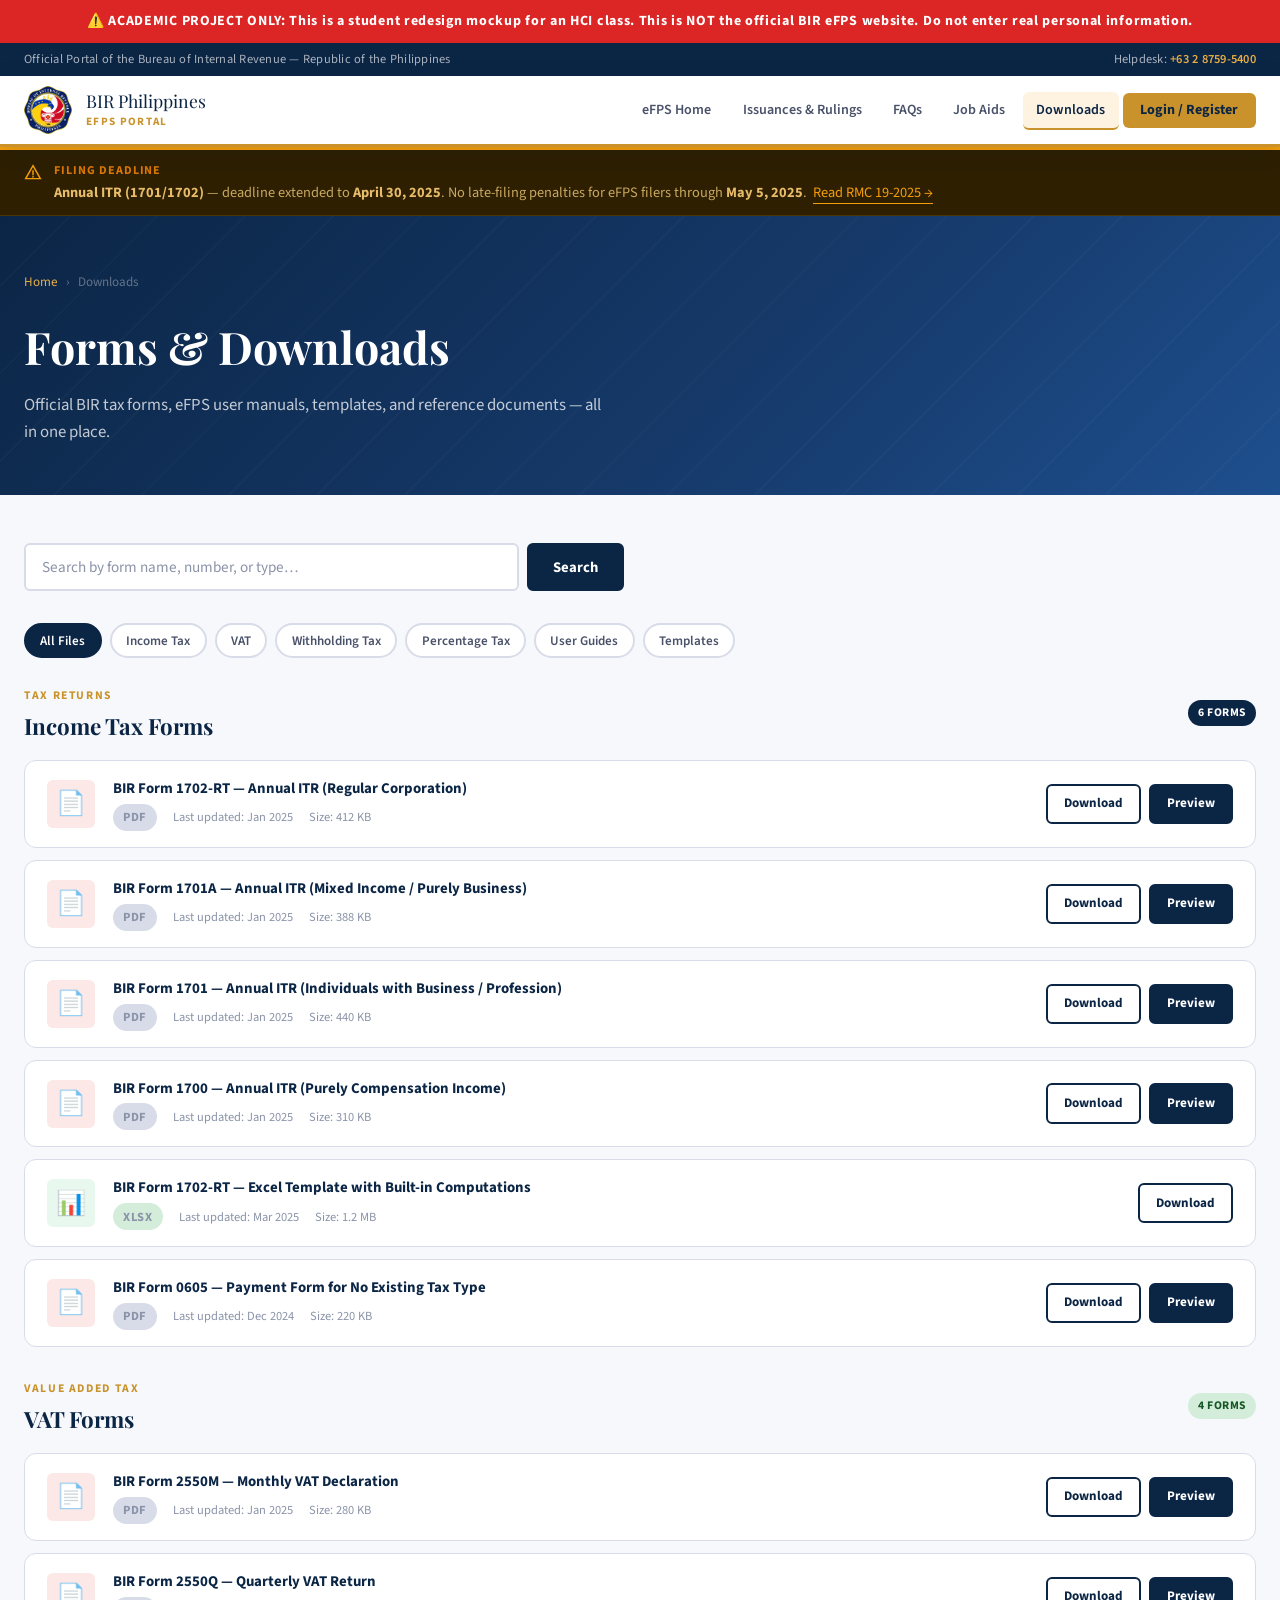
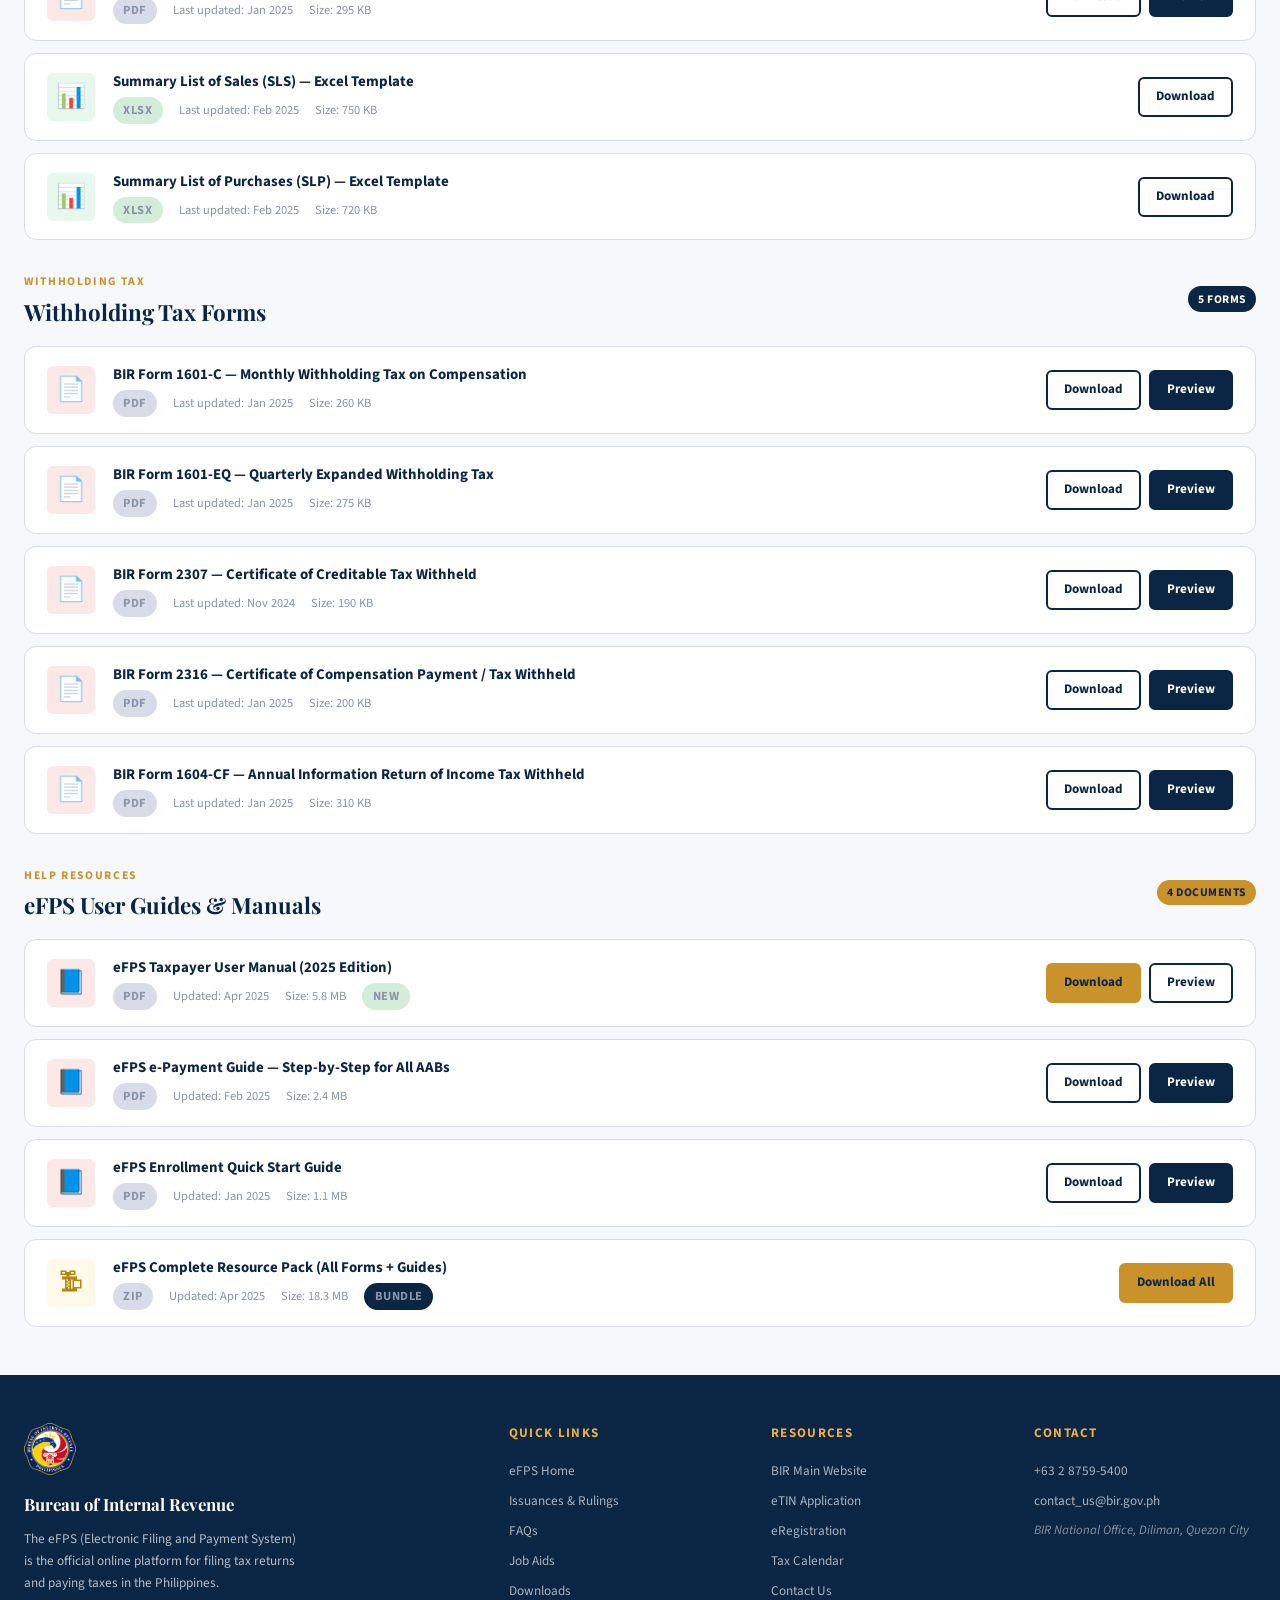
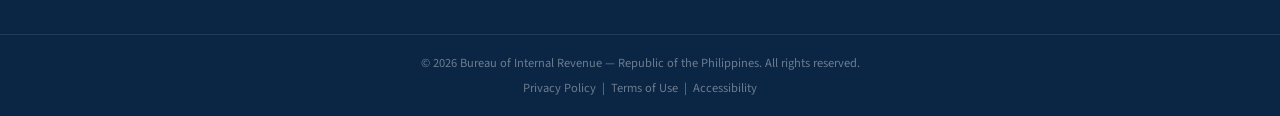
==== pages/downloads.html @ a05fdba8 "Initial commit" ====
<!DOCTYPE html>
<html lang="en">
<head>
  <meta charset="UTF-8"/>
  <meta name="viewport" content="width=device-width, initial-scale=1.0"/>
  <title>Downloads — eFPS | Bureau of Internal Revenue</title>
  <meta name="description" content="Download BIR tax forms, user manuals, guides, and official documents for the eFPS portal."/>
  <meta name="robots" content="noindex, nofollow">
  <link rel="stylesheet" href="../assets/css/style.css"/>
  <style>
    .filter-bar {
      display: flex; gap: .5rem; flex-wrap: wrap; margin-bottom: 1.75rem;
    }
    .filter-chip {
      padding: .4rem .9rem;
      border: 2px solid var(--gray-200);
      border-radius: 99px;
      background: var(--white);
      font-family: var(--font-body);
      font-size: .82rem; font-weight: 600;
      color: var(--gray-600);
      cursor: pointer;
      transition: all var(--dur-fast);
    }
    .filter-chip:hover { border-color: var(--navy); color: var(--navy); }
    .filter-chip.active { border-color: var(--navy); background: var(--navy); color: var(--white); }

    .downloads-grid { display: flex; flex-direction: column; gap: .75rem; }

    .download-item {
      display: flex; align-items: center; gap: 1.1rem;
      padding: 1rem 1.4rem;
      background: var(--white);
      border: 1px solid var(--gray-200);
      border-radius: var(--radius-md);
      transition: border-color var(--dur-fast), box-shadow var(--dur-fast), background var(--dur-fast);
    }
    .download-item:hover {
      border-color: var(--gold);
      background: var(--gold-pale);
      box-shadow: var(--shadow-sm);
    }
    .download-icon {
      width: 48px; height: 48px;
      border-radius: var(--radius-sm);
      display: flex; align-items: center; justify-content: center;
      font-size: 1.5rem; flex-shrink: 0;
    }
    .download-icon.pdf { background: #fde8e8; }
    .download-icon.xls { background: #e8f8ef; }
    .download-icon.doc { background: #e8effd; }
    .download-icon.zip { background: #fef9e8; }

    .download-meta { flex: 1; min-width: 0; }
    .download-meta strong {
      display: block; color: var(--navy);
      font-size: .93rem; margin-bottom: .15rem;
    }
    .download-meta .meta-row {
      display: flex; gap: 1rem; flex-wrap: wrap; align-items: center;
    }
    .download-meta span { font-size: .78rem; color: var(--gray-400); }
    .download-actions { display: flex; gap: .5rem; flex-shrink: 0; }

    .section-header-row {
      display: flex; align-items: center; justify-content: space-between;
      flex-wrap: wrap; gap: 1rem;
      margin-bottom: 1.25rem;
    }

    @media (max-width: 600px) {
      .download-item { flex-wrap: wrap; }
      .download-actions { width: 100%; }
      .download-actions .btn { flex: 1; justify-content: center; }
    }
  </style>
</head>
<body>
  <div style="background-color: #dc2626; color: white; text-align: center; padding: 10px; font-weight: bold; position: sticky; top: 0; z-index: 9999; font-size: 14px; letter-spacing: 0.05em;">
  ⚠️ ACADEMIC PROJECT ONLY: This is a student redesign mockup for an HCI class. This is NOT the official BIR eFPS website. Do not enter real personal information.
  </div>
  <div id="nav-placeholder"></div>

  <div class="alert-banner" role="alert" aria-label="Filing deadline notice">
    <div class="alert-banner-inner">
      <svg class="alert-icon" viewBox="0 0 16 16" fill="none" aria-hidden="true">
        <path d="M8 1.5L14.5 13H1.5L8 1.5z" stroke="#f59e0b" stroke-width="1.3" fill="none"/>
        <path d="M8 6v3.5M8 11v.5" stroke="#f59e0b" stroke-width="1.3" stroke-linecap="round"/>
      </svg>
      <div>
        <span class="alert-label">Filing Deadline</span>
        <div class="alert-text">
          <strong style="color:#e8bc6a">Annual ITR (1701/1702)</strong> — deadline extended to <strong style="color:#e8bc6a">April 30, 2025</strong>. No late-filing penalties for eFPS filers through <strong style="color:#e8bc6a">May 5, 2025</strong>.&nbsp; <a href="../pages/issuances.html">Read RMC 19-2025 →</a>
        </div>
      </div>
    </div>
  </div>

  <div class="page-hero">
    <div class="page-hero-inner">
      <div class="breadcrumb" aria-label="Breadcrumb">
        <a href="../pages/efps-home.html">Home</a><span>›</span>
        <span aria-current="page">Downloads</span>
      </div>
      <h1>Forms &amp; Downloads</h1>
      <p>Official BIR tax forms, eFPS user manuals, templates, and reference documents — all in one place.</p>
    </div>
  </div>

  <main id="main-content">
    <div class="page-content">

      <!-- Search + Filter -->
      <div class="search-bar" style="max-width:600px;">
        <label for="downloads-search" class="sr-only">Search downloads</label>
        <input class="form-input" type="search" id="downloads-search" placeholder="Search by form name, number, or type…" aria-label="Search downloads"/>
        <button class="btn btn-primary" type="button">Search</button>
      </div>

      <div class="filter-bar" role="group" aria-label="Filter by category">
        <button class="filter-chip active" data-filter="all">All Files</button>
        <button class="filter-chip" data-filter="income-tax">Income Tax</button>
        <button class="filter-chip" data-filter="vat">VAT</button>
        <button class="filter-chip" data-filter="withholding">Withholding Tax</button>
        <button class="filter-chip" data-filter="percentage-tax">Percentage Tax</button>
        <button class="filter-chip" data-filter="guides">User Guides</button>
        <button class="filter-chip" data-filter="templates">Templates</button>
      </div>

      <!-- ── INCOME TAX FORMS ── -->
      <div class="section-header-row">
        <div>
          <p class="section-label">Tax Returns</p>
          <h2 class="section-title" style="font-size:1.4rem; margin-bottom:0;">Income Tax Forms</h2>
        </div>
        <span class="badge badge-navy">6 Forms</span>
      </div>
      <div class="downloads-grid mb-4">

        <div class="download-item" data-category="income-tax">
          <div class="download-icon pdf">📄</div>
          <div class="download-meta">
            <strong>BIR Form 1702-RT — Annual ITR (Regular Corporation)</strong>
            <div class="meta-row">
              <span class="badge badge-gray">PDF</span>
              <span>Last updated: Jan 2025</span>
              <span>Size: 412 KB</span>
            </div>
          </div>
          <div class="download-actions">
            <a href="#" class="btn btn-outline btn-sm" download>Download</a>
            <a href="#" class="btn btn-primary btn-sm">Preview</a>
          </div>
        </div>

        <div class="download-item" data-category="income-tax">
          <div class="download-icon pdf">📄</div>
          <div class="download-meta">
            <strong>BIR Form 1701A — Annual ITR (Mixed Income / Purely Business)</strong>
            <div class="meta-row">
              <span class="badge badge-gray">PDF</span>
              <span>Last updated: Jan 2025</span>
              <span>Size: 388 KB</span>
            </div>
          </div>
          <div class="download-actions">
            <a href="#" class="btn btn-outline btn-sm" download>Download</a>
            <a href="#" class="btn btn-primary btn-sm">Preview</a>
          </div>
        </div>

        <div class="download-item" data-category="income-tax">
          <div class="download-icon pdf">📄</div>
          <div class="download-meta">
            <strong>BIR Form 1701 — Annual ITR (Individuals with Business / Profession)</strong>
            <div class="meta-row">
              <span class="badge badge-gray">PDF</span>
              <span>Last updated: Jan 2025</span>
              <span>Size: 440 KB</span>
            </div>
          </div>
          <div class="download-actions">
            <a href="#" class="btn btn-outline btn-sm" download>Download</a>
            <a href="#" class="btn btn-primary btn-sm">Preview</a>
          </div>
        </div>

        <div class="download-item" data-category="income-tax">
          <div class="download-icon pdf">📄</div>
          <div class="download-meta">
            <strong>BIR Form 1700 — Annual ITR (Purely Compensation Income)</strong>
            <div class="meta-row">
              <span class="badge badge-gray">PDF</span>
              <span>Last updated: Jan 2025</span>
              <span>Size: 310 KB</span>
            </div>
          </div>
          <div class="download-actions">
            <a href="#" class="btn btn-outline btn-sm" download>Download</a>
            <a href="#" class="btn btn-primary btn-sm">Preview</a>
          </div>
        </div>

        <div class="download-item" data-category="income-tax">
          <div class="download-icon xls">📊</div>
          <div class="download-meta">
            <strong>BIR Form 1702-RT — Excel Template with Built-in Computations</strong>
            <div class="meta-row">
              <span class="badge badge-green">XLSX</span>
              <span>Last updated: Mar 2025</span>
              <span>Size: 1.2 MB</span>
            </div>
          </div>
          <div class="download-actions">
            <a href="#" class="btn btn-outline btn-sm" download>Download</a>
          </div>
        </div>

        <div class="download-item" data-category="income-tax">
          <div class="download-icon pdf">📄</div>
          <div class="download-meta">
            <strong>BIR Form 0605 — Payment Form for No Existing Tax Type</strong>
            <div class="meta-row">
              <span class="badge badge-gray">PDF</span>
              <span>Last updated: Dec 2024</span>
              <span>Size: 220 KB</span>
            </div>
          </div>
          <div class="download-actions">
            <a href="#" class="btn btn-outline btn-sm" download>Download</a>
            <a href="#" class="btn btn-primary btn-sm">Preview</a>
          </div>
        </div>

      </div>

      <!-- ── VAT FORMS ── -->
      <div class="section-header-row">
        <div>
          <p class="section-label">Value Added Tax</p>
          <h2 class="section-title" style="font-size:1.4rem; margin-bottom:0;">VAT Forms</h2>
        </div>
        <span class="badge badge-green">4 Forms</span>
      </div>
      <div class="downloads-grid mb-4">

        <div class="download-item" data-category="vat">
          <div class="download-icon pdf">📄</div>
          <div class="download-meta">
            <strong>BIR Form 2550M — Monthly VAT Declaration</strong>
            <div class="meta-row">
              <span class="badge badge-gray">PDF</span>
              <span>Last updated: Jan 2025</span>
              <span>Size: 280 KB</span>
            </div>
          </div>
          <div class="download-actions">
            <a href="#" class="btn btn-outline btn-sm" download>Download</a>
            <a href="#" class="btn btn-primary btn-sm">Preview</a>
          </div>
        </div>

        <div class="download-item" data-category="vat">
          <div class="download-icon pdf">📄</div>
          <div class="download-meta">
            <strong>BIR Form 2550Q — Quarterly VAT Return</strong>
            <div class="meta-row">
              <span class="badge badge-gray">PDF</span>
              <span>Last updated: Jan 2025</span>
              <span>Size: 295 KB</span>
            </div>
          </div>
          <div class="download-actions">
            <a href="#" class="btn btn-outline btn-sm" download>Download</a>
            <a href="#" class="btn btn-primary btn-sm">Preview</a>
          </div>
        </div>

        <div class="download-item" data-category="vat">
          <div class="download-icon xls">📊</div>
          <div class="download-meta">
            <strong>Summary List of Sales (SLS) — Excel Template</strong>
            <div class="meta-row">
              <span class="badge badge-green">XLSX</span>
              <span>Last updated: Feb 2025</span>
              <span>Size: 750 KB</span>
            </div>
          </div>
          <div class="download-actions">
            <a href="#" class="btn btn-outline btn-sm" download>Download</a>
          </div>
        </div>

        <div class="download-item" data-category="vat">
          <div class="download-icon xls">📊</div>
          <div class="download-meta">
            <strong>Summary List of Purchases (SLP) — Excel Template</strong>
            <div class="meta-row">
              <span class="badge badge-green">XLSX</span>
              <span>Last updated: Feb 2025</span>
              <span>Size: 720 KB</span>
            </div>
          </div>
          <div class="download-actions">
            <a href="#" class="btn btn-outline btn-sm" download>Download</a>
          </div>
        </div>

      </div>

      <!-- ── WITHHOLDING TAX ── -->
      <div class="section-header-row">
        <div>
          <p class="section-label">Withholding Tax</p>
          <h2 class="section-title" style="font-size:1.4rem; margin-bottom:0;">Withholding Tax Forms</h2>
        </div>
        <span class="badge badge-navy">5 Forms</span>
      </div>
      <div class="downloads-grid mb-4">

        <div class="download-item" data-category="withholding">
          <div class="download-icon pdf">📄</div>
          <div class="download-meta">
            <strong>BIR Form 1601-C — Monthly Withholding Tax on Compensation</strong>
            <div class="meta-row">
              <span class="badge badge-gray">PDF</span>
              <span>Last updated: Jan 2025</span>
              <span>Size: 260 KB</span>
            </div>
          </div>
          <div class="download-actions">
            <a href="#" class="btn btn-outline btn-sm" download>Download</a>
            <a href="#" class="btn btn-primary btn-sm">Preview</a>
          </div>
        </div>

        <div class="download-item" data-category="withholding">
          <div class="download-icon pdf">📄</div>
          <div class="download-meta">
            <strong>BIR Form 1601-EQ — Quarterly Expanded Withholding Tax</strong>
            <div class="meta-row">
              <span class="badge badge-gray">PDF</span>
              <span>Last updated: Jan 2025</span>
              <span>Size: 275 KB</span>
            </div>
          </div>
          <div class="download-actions">
            <a href="#" class="btn btn-outline btn-sm" download>Download</a>
            <a href="#" class="btn btn-primary btn-sm">Preview</a>
          </div>
        </div>

        <div class="download-item" data-category="withholding">
          <div class="download-icon pdf">📄</div>
          <div class="download-meta">
            <strong>BIR Form 2307 — Certificate of Creditable Tax Withheld</strong>
            <div class="meta-row">
              <span class="badge badge-gray">PDF</span>
              <span>Last updated: Nov 2024</span>
              <span>Size: 190 KB</span>
            </div>
          </div>
          <div class="download-actions">
            <a href="#" class="btn btn-outline btn-sm" download>Download</a>
            <a href="#" class="btn btn-primary btn-sm">Preview</a>
          </div>
        </div>

        <div class="download-item" data-category="withholding">
          <div class="download-icon pdf">📄</div>
          <div class="download-meta">
            <strong>BIR Form 2316 — Certificate of Compensation Payment / Tax Withheld</strong>
            <div class="meta-row">
              <span class="badge badge-gray">PDF</span>
              <span>Last updated: Jan 2025</span>
              <span>Size: 200 KB</span>
            </div>
          </div>
          <div class="download-actions">
            <a href="#" class="btn btn-outline btn-sm" download>Download</a>
            <a href="#" class="btn btn-primary btn-sm">Preview</a>
          </div>
        </div>

        <div class="download-item" data-category="withholding">
          <div class="download-icon pdf">📄</div>
          <div class="download-meta">
            <strong>BIR Form 1604-CF — Annual Information Return of Income Tax Withheld</strong>
            <div class="meta-row">
              <span class="badge badge-gray">PDF</span>
              <span>Last updated: Jan 2025</span>
              <span>Size: 310 KB</span>
            </div>
          </div>
          <div class="download-actions">
            <a href="#" class="btn btn-outline btn-sm" download>Download</a>
            <a href="#" class="btn btn-primary btn-sm">Preview</a>
          </div>
        </div>

      </div>

      <!-- ── USER GUIDES ── -->
      <div class="section-header-row">
        <div>
          <p class="section-label">Help Resources</p>
          <h2 class="section-title" style="font-size:1.4rem; margin-bottom:0;">eFPS User Guides &amp; Manuals</h2>
        </div>
        <span class="badge badge-gold">4 Documents</span>
      </div>
      <div class="downloads-grid">

        <div class="download-item" data-category="guides">
          <div class="download-icon pdf">📘</div>
          <div class="download-meta">
            <strong>eFPS Taxpayer User Manual (2025 Edition)</strong>
            <div class="meta-row">
              <span class="badge badge-gray">PDF</span>
              <span>Updated: Apr 2025</span>
              <span>Size: 5.8 MB</span>
              <span class="badge badge-green">New</span>
            </div>
          </div>
          <div class="download-actions">
            <a href="#" class="btn btn-gold btn-sm" download>Download</a>
            <a href="#" class="btn btn-outline btn-sm">Preview</a>
          </div>
        </div>

        <div class="download-item" data-category="guides">
          <div class="download-icon pdf">📘</div>
          <div class="download-meta">
            <strong>eFPS e-Payment Guide — Step-by-Step for All AABs</strong>
            <div class="meta-row">
              <span class="badge badge-gray">PDF</span>
              <span>Updated: Feb 2025</span>
              <span>Size: 2.4 MB</span>
            </div>
          </div>
          <div class="download-actions">
            <a href="#" class="btn btn-outline btn-sm" download>Download</a>
            <a href="#" class="btn btn-primary btn-sm">Preview</a>
          </div>
        </div>

        <div class="download-item" data-category="guides">
          <div class="download-icon pdf">📘</div>
          <div class="download-meta">
            <strong>eFPS Enrollment Quick Start Guide</strong>
            <div class="meta-row">
              <span class="badge badge-gray">PDF</span>
              <span>Updated: Jan 2025</span>
              <span>Size: 1.1 MB</span>
            </div>
          </div>
          <div class="download-actions">
            <a href="#" class="btn btn-outline btn-sm" download>Download</a>
            <a href="#" class="btn btn-primary btn-sm">Preview</a>
          </div>
        </div>

        <div class="download-item" data-category="guides">
          <div class="download-icon zip">🗜</div>
          <div class="download-meta">
            <strong>eFPS Complete Resource Pack (All Forms + Guides)</strong>
            <div class="meta-row">
              <span class="badge badge-gray">ZIP</span>
              <span>Updated: Apr 2025</span>
              <span>Size: 18.3 MB</span>
              <span class="badge badge-navy">Bundle</span>
            </div>
          </div>
          <div class="download-actions">
            <a href="#" class="btn btn-gold btn-sm" download>Download All</a>
          </div>
        </div>

      </div>

    </div>
  </main>

  <div id="footer-placeholder"></div>
  <script src="../assets/js/main.js"></script>
</body>
</html>
---- assets/css/style.css ----
/* ============================================================
   eFPS Portal — Shared Stylesheet
   Philippine Bureau of Internal Revenue
   ============================================================ */

/* ── Google Fonts ── */
@import url('https://fonts.googleapis.com/css2?family=Playfair+Display:wght@600;700&family=Source+Sans+3:ital,wght@0,300;0,400;0,500;0,600;0,700;1,400&display=swap');

/* ── CSS Custom Properties ── */
:root {
  /* Core Palette */
  --navy:        #0B2545;
  --navy-mid:    #163A6B;
  --navy-light:  #1E4F8E;
  --gold:        #C9922A;
  --gold-light:  #E8AE45;
  --gold-pale:   #FDF3E0;
  --white:       #FFFFFF;
  --off-white:   #F7F8FC;
  --gray-100:    #EEF1F7;
  --gray-200:    #D8DCE8;
  --gray-400:    #8A93A8;
  --gray-600:    #4A526A;
  --gray-800:    #1E2438;
  --red-err:     #C0392B;
  --green-ok:    #1A7A4A;

  /* Typography */
  --font-display: 'Playfair Display', Georgia, serif;
  --font-body:    'Source Sans 3', 'Segoe UI', sans-serif;

  /* Sizing */
  --nav-h:        68px;
  --radius-sm:    6px;
  --radius-md:    12px;
  --radius-lg:    20px;

  /* Shadows */
  --shadow-sm:  0 1px 4px rgba(11,37,69,.10);
  --shadow-md:  0 4px 20px rgba(11,37,69,.13);
  --shadow-lg:  0 12px 40px rgba(11,37,69,.18);

  /* Transitions */
  --ease:       cubic-bezier(.4,0,.2,1);
  --dur-fast:   160ms;
  --dur-mid:    280ms;
}

/* ── Reset & Base ── */
*, *::before, *::after { box-sizing: border-box; margin: 0; padding: 0; }

html {
  scroll-behavior: smooth;
  font-size: 16px;
}

body {
  font-family: var(--font-body);
  background: var(--off-white);
  color: var(--gray-800);
  line-height: 1.65;
  min-height: 100vh;
  display: flex;
  flex-direction: column;
}

img { display: block; max-width: 100%; }
a   { color: var(--navy-light); text-decoration: none; transition: color var(--dur-fast) var(--ease); }
a:hover { color: var(--gold); }

ul, ol { list-style: none; }

:focus-visible {
  outline: 3px solid var(--gold-light);
  outline-offset: 3px;
  border-radius: var(--radius-sm);
}

/* ── Skip Link ── */
.skip-link {
  position: absolute;
  top: -99px;
  left: 1rem;
  background: var(--gold);
  color: var(--navy);
  font-weight: 700;
  padding: .5rem 1rem;
  border-radius: var(--radius-sm);
  z-index: 9999;
  transition: top var(--dur-fast);
}
.skip-link:focus { top: 1rem; }

/* ── Topbar (thin strip) ── */
.topbar {
  background: var(--navy);
  color: rgba(255,255,255,.65);
  font-size: .78rem;
  padding: 6px 0;
  letter-spacing: .02em;
}
.topbar-inner {
  max-width: 1280px;
  margin: 0 auto;
  padding: 0 1.5rem;
  display: flex;
  justify-content: space-between;
  align-items: center;
  gap: 1rem;
}
.topbar a {
  color: var(--gold-light);
  font-weight: 600;
}
.topbar a:hover { color: var(--white); }

/* ── Navigation ── */
.nav-wrapper {
  background: var(--white);
  position: sticky;
  top: 0;
  z-index: 800;
  border-bottom: 3px solid var(--gold);
  box-shadow: var(--shadow-md);
}

.nav-inner {
  max-width: 1280px;
  margin: 0 auto;
  padding: 0 1.5rem;
  height: var(--nav-h);
  display: flex;
  align-items: center;
  justify-content: space-between;
  gap: 1.5rem;
}

/* Brand */
.brand {
  display: flex;
  align-items: center;
  gap: 14px;
  text-decoration: none;
  flex-shrink: 0;
}
.brand-seal {
  width: 48px;
  height: 48px;
  flex-shrink: 0;
}
.brand-text { line-height: 1.2; }
.brand-text .agency {
  font-family: var(--font-display);
  font-size: 1.1rem;
  color: var(--navy);
  display: block;
}
.brand-text .portal {
  font-size: .7rem;
  color: var(--gold);
  font-weight: 700;
  letter-spacing: .12em;
  text-transform: uppercase;
}

/* Nav Links */
.nav-links {
  display: flex;
  align-items: center;
  gap: .25rem;
}
.nav-links a {
  color: var(--gray-600);
  font-size: .88rem;
  font-weight: 600;
  padding: .5rem .85rem;
  border-radius: var(--radius-sm);
  transition: background var(--dur-fast) var(--ease), color var(--dur-fast) var(--ease);
  white-space: nowrap;
}
.nav-links a:hover,
.nav-links a.active {
  background: var(--gold-pale);
  color: var(--navy);
}
.nav-links a.active {
  border-bottom: 2px solid var(--gold);
}

/* CTA in nav */
.nav-cta {
  background: var(--gold) !important;
  color: var(--navy) !important;
  border-radius: var(--radius-sm) !important;
  padding: .45rem 1.1rem !important;
  font-weight: 700 !important;
}
.nav-cta:hover {
  background: var(--gold-light) !important;
  color: var(--navy) !important;
}

/* Hamburger */
.hamburger {
  display: none;
  flex-direction: column;
  justify-content: center;
  gap: 5px;
  width: 40px;
  height: 40px;
  background: none;
  border: none;
  cursor: pointer;
  padding: 8px;
  border-radius: var(--radius-sm);
}
.hamburger span {
  display: block;
  width: 100%;
  height: 2px;
  background: var(--navy);
  border-radius: 2px;
  transition: transform var(--dur-mid) var(--ease), opacity var(--dur-fast) var(--ease);
}
.hamburger[aria-expanded="true"] span:nth-child(1) { transform: translateY(7px) rotate(45deg); }
.hamburger[aria-expanded="true"] span:nth-child(2) { opacity: 0; }
.hamburger[aria-expanded="true"] span:nth-child(3) { transform: translateY(-7px) rotate(-45deg); }

/* Mobile drawer */
.mobile-nav {
  display: none;
  flex-direction: column;
  background: var(--white);
  border-top: 1px solid var(--gray-100);
  padding: .75rem 1.5rem 1.25rem;
  gap: .25rem;
  box-shadow: var(--shadow-md);
}
.mobile-nav.open { display: flex; }
.mobile-nav a {
  color: var(--gray-600);
  font-weight: 600;
  font-size: .93rem;
  padding: .65rem .85rem;
  border-radius: var(--radius-sm);
  display: block;
}
.mobile-nav a:hover, .mobile-nav a.active {
  background: var(--gold-pale);
  color: var(--navy);
}

/* ── Page Hero Strips ── */
.page-hero {
  background: linear-gradient(135deg, var(--navy) 0%, var(--navy-mid) 60%, var(--navy-light) 100%);
  padding: 3.5rem 1.5rem 3rem;
  color: var(--white);
  position: relative;
  overflow: hidden;
}
.page-hero::before {
  content: '';
  position: absolute;
  inset: 0;
  background: repeating-linear-gradient(
    -45deg,
    transparent,
    transparent 60px,
    rgba(255,255,255,.02) 60px,
    rgba(255,255,255,.02) 62px
  );
}
.page-hero-inner {
  max-width: 1280px;
  margin: 0 auto;
  position: relative;
}
.page-hero h1 {
  font-family: var(--font-display);
  font-size: clamp(1.7rem, 4vw, 2.8rem);
  margin-bottom: .5rem;
}
.page-hero p {
  color: rgba(255,255,255,.75);
  font-size: 1.05rem;
  max-width: 580px;
}
.breadcrumb {
  display: flex;
  gap: .5rem;
  align-items: center;
  font-size: .82rem;
  color: rgba(255,255,255,.55);
  margin-bottom: 1rem;
}
.breadcrumb a { color: var(--gold-light); }
.breadcrumb a:hover { color: var(--white); }
.breadcrumb span { color: rgba(255,255,255,.35); }

/* ── Main content wrapper ── */
.page-content {
  max-width: 1280px;
  margin: 0 auto;
  padding: 3rem 1.5rem;
  width: 100%;
  flex: 1;
}

/* ── Cards ── */
.card {
  background: var(--white);
  border-radius: var(--radius-md);
  box-shadow: var(--shadow-sm);
  border: 1px solid var(--gray-100);
  overflow: hidden;
  transition: box-shadow var(--dur-mid) var(--ease), transform var(--dur-mid) var(--ease);
}
.card:hover {
  box-shadow: var(--shadow-md);
  transform: translateY(-2px);
}
.card-body { padding: 1.75rem; }

/* ── Section Headings ── */
.section-label {
  font-size: .73rem;
  font-weight: 700;
  letter-spacing: .14em;
  text-transform: uppercase;
  color: var(--gold);
  margin-bottom: .4rem;
}
.section-title {
  font-family: var(--font-display);
  font-size: clamp(1.4rem, 3vw, 2rem);
  color: var(--navy);
  line-height: 1.25;
  margin-bottom: 1rem;
}
.section-title + p { color: var(--gray-600); }

/* Divider accent */
.divider-accent {
  width: 48px;
  height: 3px;
  background: var(--gold);
  border-radius: 2px;
  margin: .75rem 0 1.5rem;
}

/* ── Buttons ── */
.btn {
  display: inline-flex;
  align-items: center;
  gap: .5rem;
  padding: .7rem 1.5rem;
  border-radius: var(--radius-sm);
  font-family: var(--font-body);
  font-size: .92rem;
  font-weight: 700;
  cursor: pointer;
  border: 2px solid transparent;
  transition: background var(--dur-fast) var(--ease), color var(--dur-fast) var(--ease), border-color var(--dur-fast) var(--ease), box-shadow var(--dur-fast) var(--ease);
  text-decoration: none;
  white-space: nowrap;
}
.btn-primary {
  background: var(--navy);
  color: var(--white);
  border-color: var(--navy);
}
.btn-primary:hover {
  background: var(--navy-light);
  border-color: var(--navy-light);
  color: var(--white);
  box-shadow: 0 4px 16px rgba(11,37,69,.28);
}
.btn-gold {
  background: var(--gold);
  color: var(--navy);
  border-color: var(--gold);
}
.btn-gold:hover {
  background: var(--gold-light);
  border-color: var(--gold-light);
  color: var(--navy);
  box-shadow: 0 4px 16px rgba(201,146,42,.35);
}
.btn-outline {
  background: transparent;
  color: var(--navy);
  border-color: var(--navy);
}
.btn-outline:hover {
  background: var(--navy);
  color: var(--white);
}
.btn-sm {
  padding: .45rem 1rem;
  font-size: .82rem;
}
.btn-lg {
  padding: .9rem 2rem;
  font-size: 1rem;
}
.btn-full { width: 100%; justify-content: center; }

/* ── Form Elements ── */
.form-group { margin-bottom: 1.4rem; }
.form-label {
  display: block;
  font-size: .85rem;
  font-weight: 700;
  color: var(--gray-600);
  margin-bottom: .45rem;
  letter-spacing: .02em;
}
.form-label .req { color: var(--red-err); margin-left: 2px; }

.form-input,
.form-select,
.form-textarea {
  width: 100%;
  padding: .7rem 1rem;
  border: 2px solid var(--gray-200);
  border-radius: var(--radius-sm);
  font-family: var(--font-body);
  font-size: .95rem;
  color: var(--gray-800);
  background: var(--white);
  transition: border-color var(--dur-fast) var(--ease), box-shadow var(--dur-fast) var(--ease);
  appearance: none;
}
.form-input::placeholder { color: var(--gray-400); }
.form-input:focus,
.form-select:focus,
.form-textarea:focus {
  outline: none;
  border-color: var(--navy-light);
  box-shadow: 0 0 0 3px rgba(30,79,142,.15);
}
.form-input.error,
.form-select.error { border-color: var(--red-err); }
.form-error {
  font-size: .8rem;
  color: var(--red-err);
  margin-top: .35rem;
  display: none;
  align-items: center;
  gap: .3rem;
}
.form-error.visible { display: flex; }
.form-hint {
  font-size: .8rem;
  color: var(--gray-400);
  margin-top: .3rem;
}

/* Password wrapper */
.input-wrapper { position: relative; }
.input-wrapper .form-input { padding-right: 3rem; }
.toggle-pw {
  position: absolute;
  right: .85rem;
  top: 50%;
  transform: translateY(-50%);
  background: none;
  border: none;
  cursor: pointer;
  color: var(--gray-400);
  padding: 4px;
  line-height: 1;
  font-size: 1.1rem;
  transition: color var(--dur-fast);
}
.toggle-pw:hover { color: var(--navy); }

/* Checkbox */
.check-group {
  display: flex;
  align-items: flex-start;
  gap: .7rem;
}
.check-group input[type="checkbox"] {
  width: 18px;
  height: 18px;
  flex-shrink: 0;
  margin-top: 2px;
  accent-color: var(--navy);
  cursor: pointer;
}
.check-group label {
  font-size: .88rem;
  color: var(--gray-600);
  cursor: pointer;
}

/* ── Global Alert Banner (Matching index.html) ── */
.alert-banner {
  background: #2d1f00;
  border-top: 3px solid #f59e0b;
  border-bottom: 1px solid #4a3400;
  padding: 11px 1.5rem;
  display: flex;
  justify-content: center;
}
.alert-banner-inner {
  max-width: 1280px;
  width: 100%;
  display: flex;
  align-items: flex-start;
  gap: 12px;
}
.alert-icon { 
  width: 18px; 
  height: 18px; 
  flex-shrink: 0; 
  margin-top: 3px; 
}
.alert-label { 
  font-size: .75rem; 
  font-weight: 700; 
  color: #d97706; 
  letter-spacing: .08em; 
  text-transform: uppercase; 
  display: block; 
  margin-bottom: 2px; 
}
.alert-text { 
  font-size: .9rem; 
  color: #c9a860; 
  line-height: 1.5; 
}
.alert-text a { 
  color: #f59e0b; 
  text-decoration: none;
  border-bottom: 1px solid #f59e0b; 
}

/* ── Accordion ── */
.accordion { display: flex; flex-direction: column; gap: .75rem; }
.accordion-item {
  background: var(--white);
  border: 1px solid var(--gray-200);
  border-radius: var(--radius-md);
  overflow: hidden;
  transition: border-color var(--dur-fast) var(--ease), box-shadow var(--dur-fast) var(--ease);
}
.accordion-item.open {
  border-color: var(--gold);
  box-shadow: var(--shadow-sm);
}
.accordion-btn {
  width: 100%;
  display: flex;
  align-items: center;
  justify-content: space-between;
  gap: 1rem;
  padding: 1.1rem 1.4rem;
  background: none;
  border: none;
  cursor: pointer;
  font-family: var(--font-body);
  font-size: .95rem;
  font-weight: 600;
  color: var(--navy);
  text-align: left;
  transition: background var(--dur-fast) var(--ease);
}
.accordion-btn:hover { background: var(--gray-100); }
.accordion-item.open .accordion-btn { background: var(--gold-pale); }
.accordion-icon {
  flex-shrink: 0;
  width: 22px;
  height: 22px;
  border-radius: 50%;
  background: var(--gray-100);
  display: flex;
  align-items: center;
  justify-content: center;
  font-size: .75rem;
  color: var(--navy);
  transition: background var(--dur-fast) var(--ease), transform var(--dur-mid) var(--ease);
}
.accordion-item.open .accordion-icon {
  background: var(--gold);
  transform: rotate(180deg);
}
.accordion-body {
  max-height: 0;
  overflow: hidden;
  transition: max-height var(--dur-mid) var(--ease), padding var(--dur-mid) var(--ease);
}
.accordion-item.open .accordion-body { max-height: 600px; }
.accordion-content {
  padding: 0 1.4rem 1.3rem;
  color: var(--gray-600);
  font-size: .93rem;
  line-height: 1.7;
}
.accordion-content p + p { margin-top: .65rem; }
.accordion-content ul {
  list-style: disc;
  padding-left: 1.2rem;
  margin-top: .5rem;
}
.accordion-content li { margin-bottom: .3rem; }

/* ── Tabs ── */
.tab-bar {
  display: flex;
  gap: .25rem;
  border-bottom: 2px solid var(--gray-200);
  margin-bottom: 2rem;
  overflow-x: auto;
  scrollbar-width: none;
}
.tab-bar::-webkit-scrollbar { display: none; }
.tab-btn {
  background: none;
  border: none;
  border-bottom: 2px solid transparent;
  margin-bottom: -2px;
  padding: .7rem 1.3rem;
  font-family: var(--font-body);
  font-size: .9rem;
  font-weight: 600;
  color: var(--gray-400);
  cursor: pointer;
  white-space: nowrap;
  border-radius: var(--radius-sm) var(--radius-sm) 0 0;
  transition: color var(--dur-fast) var(--ease), border-color var(--dur-fast) var(--ease);
}
.tab-btn:hover { color: var(--navy); }
.tab-btn.active {
  color: var(--navy);
  border-bottom-color: var(--gold);
}
.tab-panel { display: none; }
.tab-panel.active { display: block; }

/* ── Table ── */
.data-table {
  width: 100%;
  border-collapse: collapse;
  font-size: .9rem;
}
.data-table thead { background: var(--navy); color: var(--white); }
.data-table th {
  padding: .85rem 1.1rem;
  text-align: left;
  font-size: .8rem;
  font-weight: 700;
  letter-spacing: .05em;
  text-transform: uppercase;
}
.data-table td {
  padding: .85rem 1.1rem;
  border-bottom: 1px solid var(--gray-100);
  vertical-align: top;
}
.data-table tbody tr:last-child td { border-bottom: none; }
.data-table tbody tr:hover { background: var(--gold-pale); }

/* Tag badge */
.badge {
  display: inline-block;
  padding: .2rem .65rem;
  border-radius: 99px;
  font-size: .73rem;
  font-weight: 700;
  letter-spacing: .04em;
  text-transform: uppercase;
}
.badge-navy   { background: var(--navy);    color: var(--white); }
.badge-gold   { background: var(--gold);    color: var(--navy);  }
.badge-gray   { background: var(--gray-200);color: var(--gray-600);}
.badge-green  { background: #d4edda;        color: #155724; }

/* ── Download Item ── */
.download-item {
  display: flex;
  align-items: center;
  gap: 1rem;
  padding: 1rem 1.25rem;
  background: var(--white);
  border: 1px solid var(--gray-200);
  border-radius: var(--radius-md);
  transition: border-color var(--dur-fast) var(--ease), box-shadow var(--dur-fast) var(--ease);
}
.download-item:hover {
  border-color: var(--gold);
  box-shadow: var(--shadow-sm);
}
.download-icon {
  width: 46px;
  height: 46px;
  border-radius: var(--radius-sm);
  display: flex;
  align-items: center;
  justify-content: center;
  font-size: 1.4rem;
  flex-shrink: 0;
}
.download-icon.pdf  { background: #fde8e8; color: #c0392b; }
.download-icon.xls  { background: #e8f8ef; color: #1a7a4a; }
.download-icon.doc  { background: #e8effd; color: #1a4ac0; }
.download-icon.zip  { background: #fef9e8; color: #b8860b; }
.download-meta { flex: 1; min-width: 0; }
.download-meta strong {
  display: block;
  color: var(--navy);
  font-size: .93rem;
  margin-bottom: .15rem;
  white-space: nowrap;
  overflow: hidden;
  text-overflow: ellipsis;
}
.download-meta span { font-size: .78rem; color: var(--gray-400); }
.download-actions { display: flex; gap: .5rem; flex-shrink: 0; }

/* ── Search Bar ── */
.search-bar {
  display: flex;
  gap: .5rem;
  margin-bottom: 2rem;
}
.search-bar .form-input { flex: 1; }
.search-bar .btn { flex-shrink: 0; }

/* ── Announcement Banner ── */
.announcement-banner {
  background: var(--gold-pale);
  border-left: 4px solid var(--gold);
  border-radius: var(--radius-sm);
  padding: .9rem 1.2rem;
  font-size: .88rem;
  color: var(--navy);
  margin-bottom: 2rem;
  display: flex;
  gap: .75rem;
  align-items: flex-start;
}
.announcement-banner strong { font-weight: 700; }

/* ── Footer ── */
footer {
  background: var(--navy);
  color: rgba(255,255,255,.7);
  font-size: .83rem;
  padding: 0;
  margin-top: auto;
}
.footer-top {
  max-width: 1280px;
  margin: 0 auto;
  padding: 3rem 1.5rem 2rem;
  display: grid;
  grid-template-columns: 2fr 1fr 1fr 1fr;
  gap: 2.5rem;
}
.footer-brand-seal {
  width: 52px;
  height: 52px;
  margin-bottom: 1rem;
}
.footer-about p {
  margin-top: .6rem;
  line-height: 1.65;
  max-width: 280px;
}
.footer-col h4 {
  color: var(--gold-light);
  font-size: .82rem;
  font-weight: 700;
  letter-spacing: .1em;
  text-transform: uppercase;
  margin-bottom: 1rem;
}
.footer-col li + li { margin-top: .5rem; }
.footer-col a {
  color: rgba(255,255,255,.65);
  transition: color var(--dur-fast);
}
.footer-col a:hover { color: var(--gold-light); }
.footer-bottom {
  border-top: 1px solid rgba(255,255,255,.1);
  padding: 1.1rem 1.5rem;
  text-align: center;
  color: rgba(255,255,255,.4);
  font-size: .78rem;
}

/* ── Utilities ── */
.text-center { text-align: center; }
.text-right  { text-align: right; }
.mt-1 { margin-top: .5rem; }
.mt-2 { margin-top: 1rem; }
.mt-3 { margin-top: 1.5rem; }
.mt-4 { margin-top: 2rem; }
.mb-2 { margin-bottom: 1rem; }
.mb-3 { margin-bottom: 1.5rem; }
.mb-4 { margin-bottom: 2rem; }
.grid-2 { display: grid; grid-template-columns: repeat(2, 1fr); gap: 1.5rem; }
.grid-3 { display: grid; grid-template-columns: repeat(3, 1fr); gap: 1.5rem; }
.grid-4 { display: grid; grid-template-columns: repeat(4, 1fr); gap: 1.25rem; }
.flex    { display: flex; }
.flex-center { display: flex; align-items: center; justify-content: center; }
.gap-1   { gap: .5rem; }
.gap-2   { gap: 1rem; }
.gap-3   { gap: 1.5rem; }
.sr-only {
  position: absolute;
  width: 1px; height: 1px;
  padding: 0; margin: -1px;
  overflow: hidden;
  clip: rect(0,0,0,0);
  white-space: nowrap;
  border: 0;
}

/* ── Responsive ── */
@media (max-width: 1024px) {
  .footer-top { grid-template-columns: 1fr 1fr; }
  .grid-4     { grid-template-columns: repeat(2, 1fr); }
}

@media (max-width: 768px) {
  .nav-links  { display: none; }
  .hamburger  { display: flex; }
  .footer-top { grid-template-columns: 1fr; }
  .grid-2, .grid-3, .grid-4 { grid-template-columns: 1fr; }
  .page-hero  { padding: 2.5rem 1.25rem 2rem; }
  .page-content { padding: 2rem 1.25rem; }
  .data-table { font-size: .82rem; }
  .data-table th, .data-table td { padding: .65rem .75rem; }
}

@media (max-width: 480px) {
  .brand-text .agency { font-size: .95rem; }
  .download-item { flex-direction: column; align-items: flex-start; }
  .search-bar { flex-direction: column; }
}

/* ── Loader overlay (for nav injection) ── */
#nav-placeholder { min-height: var(--nav-h); }

/* ── Scroll-reveal animation ── */
.reveal {
  opacity: 0;
  transform: translateY(18px);
  transition: opacity .55s var(--ease), transform .55s var(--ease);
}
.reveal.visible { opacity: 1; transform: none; }
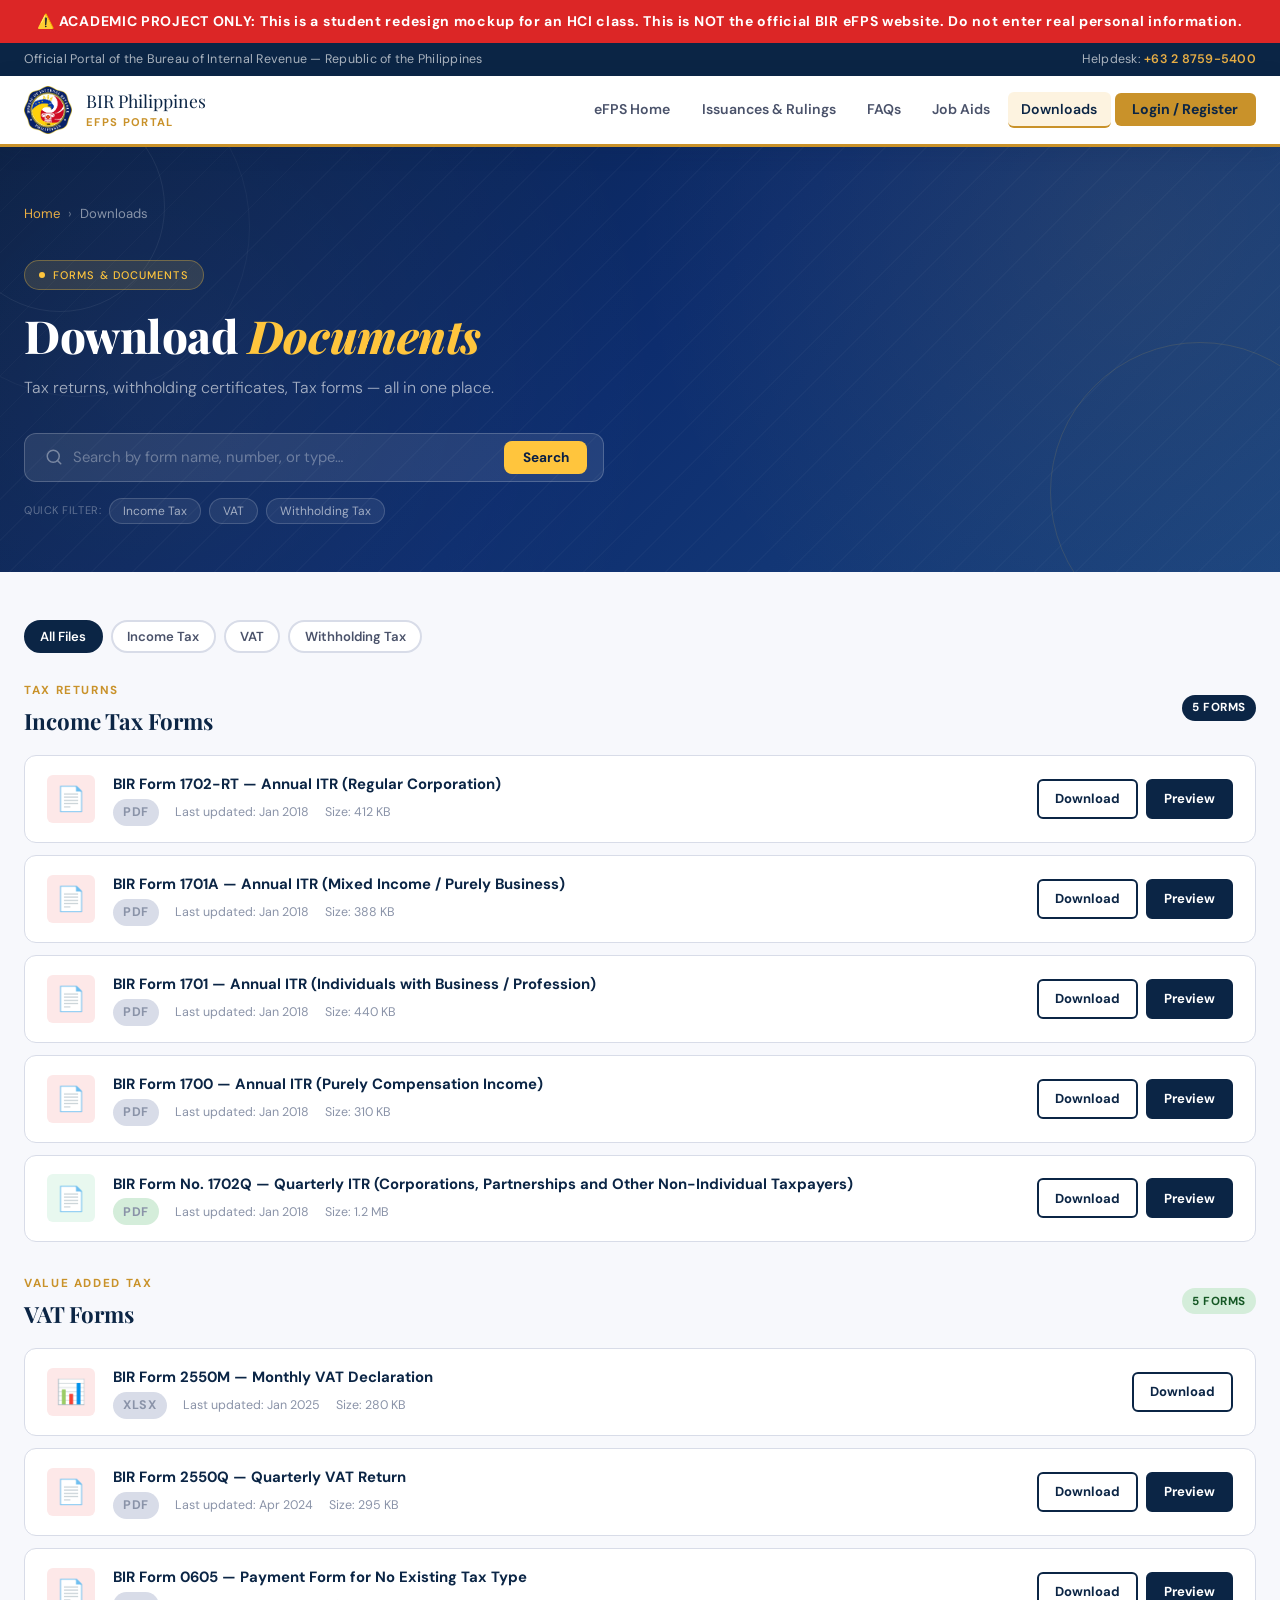
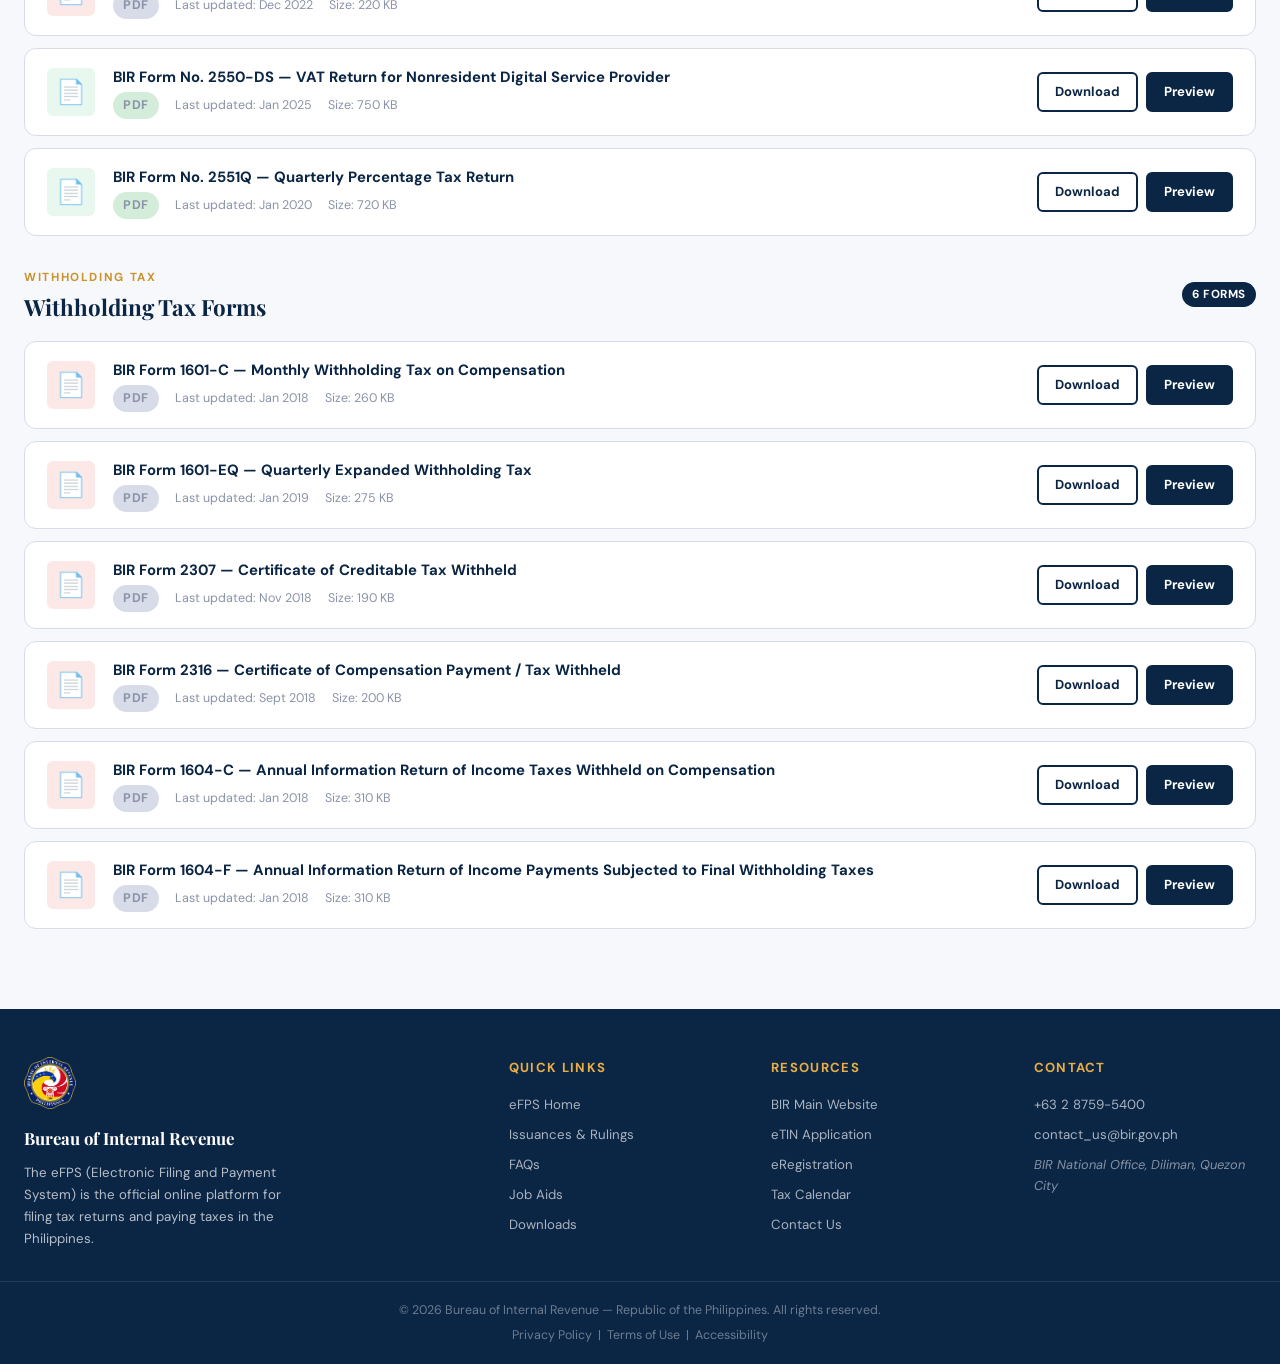
==== commit c6ac9e3d: "latest changes to the website" ====
--- a/pages/downloads.html
+++ b/pages/downloads.html
@@ -8,71 +8,31 @@
   <meta name="robots" content="noindex, nofollow">
   <link rel="stylesheet" href="../assets/css/style.css"/>
   <style>
-    .filter-bar {
-      display: flex; gap: .5rem; flex-wrap: wrap; margin-bottom: 1.75rem;
-    }
-    .filter-chip {
-      padding: .4rem .9rem;
-      border: 2px solid var(--gray-200);
-      border-radius: 99px;
-      background: var(--white);
-      font-family: var(--font-body);
-      font-size: .82rem; font-weight: 600;
-      color: var(--gray-600);
-      cursor: pointer;
-      transition: all var(--dur-fast);
-    }
+    .filter-bar { display: flex; gap: .5rem; flex-wrap: wrap; margin-bottom: 1.75rem; }
+    .filter-chip { padding: .4rem .9rem; border: 2px solid var(--gray-200); border-radius: 99px; background: var(--white); font-family: var(--font-body); font-size: .82rem; font-weight: 600; color: var(--gray-600); cursor: pointer; transition: all var(--dur-fast); }
     .filter-chip:hover { border-color: var(--navy); color: var(--navy); }
     .filter-chip.active { border-color: var(--navy); background: var(--navy); color: var(--white); }
-
+    
     .downloads-grid { display: flex; flex-direction: column; gap: .75rem; }
-
-    .download-item {
-      display: flex; align-items: center; gap: 1.1rem;
-      padding: 1rem 1.4rem;
-      background: var(--white);
-      border: 1px solid var(--gray-200);
-      border-radius: var(--radius-md);
-      transition: border-color var(--dur-fast), box-shadow var(--dur-fast), background var(--dur-fast);
-    }
-    .download-item:hover {
-      border-color: var(--gold);
-      background: var(--gold-pale);
-      box-shadow: var(--shadow-sm);
-    }
-    .download-icon {
-      width: 48px; height: 48px;
-      border-radius: var(--radius-sm);
-      display: flex; align-items: center; justify-content: center;
-      font-size: 1.5rem; flex-shrink: 0;
-    }
+    .download-item { display: flex; align-items: center; gap: 1.1rem; padding: 1rem 1.4rem; background: var(--white); border: 1px solid var(--gray-200); border-radius: var(--radius-md); transition: border-color var(--dur-fast), box-shadow var(--dur-fast), background var(--dur-fast); }
+    .download-item:hover { border-color: var(--gold); background: var(--gold-pale); box-shadow: var(--shadow-sm); }
+    
+    .download-icon { width: 48px; height: 48px; border-radius: var(--radius-sm); display: flex; align-items: center; justify-content: center; font-size: 1.5rem; flex-shrink: 0; }
     .download-icon.pdf { background: #fde8e8; }
     .download-icon.xls { background: #e8f8ef; }
     .download-icon.doc { background: #e8effd; }
     .download-icon.zip { background: #fef9e8; }
-
+    
     .download-meta { flex: 1; min-width: 0; }
-    .download-meta strong {
-      display: block; color: var(--navy);
-      font-size: .93rem; margin-bottom: .15rem;
-    }
-    .download-meta .meta-row {
-      display: flex; gap: 1rem; flex-wrap: wrap; align-items: center;
-    }
+    .download-meta strong { display: block; color: var(--navy); font-size: .93rem; margin-bottom: .15rem; }
+    .download-meta .meta-row { display: flex; gap: 1rem; flex-wrap: wrap; align-items: center; }
     .download-meta span { font-size: .78rem; color: var(--gray-400); }
+    
     .download-actions { display: flex; gap: .5rem; flex-shrink: 0; }
-
-    .section-header-row {
-      display: flex; align-items: center; justify-content: space-between;
-      flex-wrap: wrap; gap: 1rem;
-      margin-bottom: 1.25rem;
-    }
-
-    @media (max-width: 600px) {
-      .download-item { flex-wrap: wrap; }
-      .download-actions { width: 100%; }
-      .download-actions .btn { flex: 1; justify-content: center; }
-    }
+    
+    .section-header-row { display: flex; align-items: center; justify-content: space-between; flex-wrap: wrap; gap: 1rem; margin-bottom: 1.25rem; }
+    
+    @media (max-width: 600px) { .download-item { flex-wrap: wrap; } .download-actions { width: 100%; } .download-actions .btn { flex: 1; justify-content: center; } }
   </style>
 </head>
 <body>
@@ -81,59 +41,69 @@
   </div>
   <div id="nav-placeholder"></div>
 
-  <div class="alert-banner" role="alert" aria-label="Filing deadline notice">
-    <div class="alert-banner-inner">
-      <svg class="alert-icon" viewBox="0 0 16 16" fill="none" aria-hidden="true">
-        <path d="M8 1.5L14.5 13H1.5L8 1.5z" stroke="#f59e0b" stroke-width="1.3" fill="none"/>
-        <path d="M8 6v3.5M8 11v.5" stroke="#f59e0b" stroke-width="1.3" stroke-linecap="round"/>
-      </svg>
+  
+  
+  <div class="page-hero">
+  <div class="hero-deco-ring hero-deco-ring-1"></div>
+  <div class="hero-deco-ring hero-deco-ring-2"></div>
+  <div class="hero-deco-ring hero-deco-ring-3"></div>
+
+  <div class="page-hero-inner">
+    <nav class="breadcrumb" aria-label="Breadcrumb">
+      <a href="../pages/efps-home.html">Home</a>
+      <span aria-hidden="true">›</span>
+      <span aria-current="page">Downloads</span>
+    </nav>
+
+    <div class="hero-body">
       <div>
-        <span class="alert-label">Filing Deadline</span>
-        <div class="alert-text">
-          <strong style="color:#e8bc6a">Annual ITR (1701/1702)</strong> — deadline extended to <strong style="color:#e8bc6a">April 30, 2025</strong>. No late-filing penalties for eFPS filers through <strong style="color:#e8bc6a">May 5, 2025</strong>.&nbsp; <a href="../pages/issuances.html">Read RMC 19-2025 →</a>
-        </div>
+        <div class="hero-label">
+          <span class="hero-label-dot" aria-hidden="true"></span>
+          Forms &amp; Documents
+        </div>
+        <h1>Download <em>Documents</em></h1>
+        <p>Tax returns, withholding certificates, Tax forms — all in one place.</p>
       </div>
     </div>
   </div>
 
-  <div class="page-hero">
-    <div class="page-hero-inner">
-      <div class="breadcrumb" aria-label="Breadcrumb">
-        <a href="../pages/efps-home.html">Home</a><span>›</span>
-        <span aria-current="page">Downloads</span>
-      </div>
-      <h1>Forms &amp; Downloads</h1>
-      <p>Official BIR tax forms, eFPS user manuals, templates, and reference documents — all in one place.</p>
+  <div class="hero-search-section" role="search">
+    <div class="hero-search-bar">
+      <svg width="18" height="18" viewBox="0 0 24 24" fill="none" stroke="white"
+           stroke-width="2" stroke-linecap="round" stroke-linejoin="round" aria-hidden="true">
+        <circle cx="11" cy="11" r="8"/><line x1="21" y1="21" x2="16.65" y2="16.65"/>
+      </svg>
+      <label for="downloads-search" class="sr-only">Search downloads</label>
+      <input type="search" id="downloads-search"
+             placeholder="Search by form name, number, or type…"
+             aria-label="Search downloads"/>
+      <button class="hero-search-btn" type="button">Search</button>
+    </div>
+    <div class="hero-topic-chips" aria-label="Filter by category">
+      <span class="hero-chips-label">Quick filter:</span>
+      <button class="hero-chip" onclick="filterByCategory('income-tax')">Income Tax</button>
+      <button class="hero-chip" onclick="filterByCategory('vat')">VAT</button>
+      <button class="hero-chip" onclick="filterByCategory('withholding')">Withholding Tax</button>
     </div>
   </div>
+</div>
 
   <main id="main-content">
     <div class="page-content">
-
-      <!-- Search + Filter -->
-      <div class="search-bar" style="max-width:600px;">
-        <label for="downloads-search" class="sr-only">Search downloads</label>
-        <input class="form-input" type="search" id="downloads-search" placeholder="Search by form name, number, or type…" aria-label="Search downloads"/>
-        <button class="btn btn-primary" type="button">Search</button>
-      </div>
 
       <div class="filter-bar" role="group" aria-label="Filter by category">
         <button class="filter-chip active" data-filter="all">All Files</button>
         <button class="filter-chip" data-filter="income-tax">Income Tax</button>
         <button class="filter-chip" data-filter="vat">VAT</button>
         <button class="filter-chip" data-filter="withholding">Withholding Tax</button>
-        <button class="filter-chip" data-filter="percentage-tax">Percentage Tax</button>
-        <button class="filter-chip" data-filter="guides">User Guides</button>
-        <button class="filter-chip" data-filter="templates">Templates</button>
-      </div>
-
-      <!-- ── INCOME TAX FORMS ── -->
+      </div>
+
       <div class="section-header-row">
         <div>
           <p class="section-label">Tax Returns</p>
           <h2 class="section-title" style="font-size:1.4rem; margin-bottom:0;">Income Tax Forms</h2>
         </div>
-        <span class="badge badge-navy">6 Forms</span>
+        <span class="badge badge-navy">5 Forms</span>
       </div>
       <div class="downloads-grid mb-4">
 
@@ -143,13 +113,13 @@
             <strong>BIR Form 1702-RT — Annual ITR (Regular Corporation)</strong>
             <div class="meta-row">
               <span class="badge badge-gray">PDF</span>
-              <span>Last updated: Jan 2025</span>
+              <span>Last updated: Jan 2018</span>
               <span>Size: 412 KB</span>
             </div>
           </div>
           <div class="download-actions">
             <a href="#" class="btn btn-outline btn-sm" download>Download</a>
-            <a href="#" class="btn btn-primary btn-sm">Preview</a>
+            <a href="https://bir-cdn.bir.gov.ph/local/pdf/1702-RT%20Jan%202018%20ENCS%20Final%20v3.pdf" class="btn btn-primary btn-sm">Preview</a>
           </div>
         </div>
 
@@ -159,13 +129,13 @@
             <strong>BIR Form 1701A — Annual ITR (Mixed Income / Purely Business)</strong>
             <div class="meta-row">
               <span class="badge badge-gray">PDF</span>
-              <span>Last updated: Jan 2025</span>
+              <span>Last updated: Jan 2018</span>
               <span>Size: 388 KB</span>
             </div>
           </div>
           <div class="download-actions">
             <a href="#" class="btn btn-outline btn-sm" download>Download</a>
-            <a href="#" class="btn btn-primary btn-sm">Preview</a>
+            <a href="https://bir-cdn.bir.gov.ph/local/pdf/1701A%20Jan%202018%20v5%20with%20rates.pdf" class="btn btn-primary btn-sm">Preview</a>
           </div>
         </div>
 
@@ -175,13 +145,13 @@
             <strong>BIR Form 1701 — Annual ITR (Individuals with Business / Profession)</strong>
             <div class="meta-row">
               <span class="badge badge-gray">PDF</span>
-              <span>Last updated: Jan 2025</span>
+              <span>Last updated: Jan 2018</span>
               <span>Size: 440 KB</span>
             </div>
           </div>
           <div class="download-actions">
             <a href="#" class="btn btn-outline btn-sm" download>Download</a>
-            <a href="#" class="btn btn-primary btn-sm">Preview</a>
+            <a href="https://bir-cdn.bir.gov.ph/local/pdf/1701%20Jan%202018%20final%20with%20rates.pdf" class="btn btn-primary btn-sm">Preview</a>
           </div>
         </div>
 
@@ -191,72 +161,56 @@
             <strong>BIR Form 1700 — Annual ITR (Purely Compensation Income)</strong>
             <div class="meta-row">
               <span class="badge badge-gray">PDF</span>
-              <span>Last updated: Jan 2025</span>
+              <span>Last updated: Jan 2018</span>
               <span>Size: 310 KB</span>
             </div>
           </div>
           <div class="download-actions">
             <a href="#" class="btn btn-outline btn-sm" download>Download</a>
-            <a href="#" class="btn btn-primary btn-sm">Preview</a>
-          </div>
-        </div>
-
-        <div class="download-item" data-category="income-tax">
-          <div class="download-icon xls">📊</div>
-          <div class="download-meta">
-            <strong>BIR Form 1702-RT — Excel Template with Built-in Computations</strong>
-            <div class="meta-row">
-              <span class="badge badge-green">XLSX</span>
-              <span>Last updated: Mar 2025</span>
+            <a href="https://bir-cdn.bir.gov.ph/local/pdf/1700%20Jan%202018%20ENCS%20v6.pdf" class="btn btn-primary btn-sm">Preview</a>
+          </div>
+        </div>
+
+        <div class="download-item" data-category="income-tax">
+          <div class="download-icon xls">📄</div>
+          <div class="download-meta">
+            <strong>BIR Form No. 1702Q — Quarterly ITR (Corporations, Partnerships and Other Non-Individual Taxpayers)</strong>
+            <div class="meta-row">
+              <span class="badge badge-green">PDF</span>
+              <span>Last updated: Jan 2018</span>
               <span>Size: 1.2 MB</span>
             </div>
           </div>
           <div class="download-actions">
             <a href="#" class="btn btn-outline btn-sm" download>Download</a>
-          </div>
-        </div>
-
-        <div class="download-item" data-category="income-tax">
-          <div class="download-icon pdf">📄</div>
-          <div class="download-meta">
-            <strong>BIR Form 0605 — Payment Form for No Existing Tax Type</strong>
-            <div class="meta-row">
-              <span class="badge badge-gray">PDF</span>
-              <span>Last updated: Dec 2024</span>
-              <span>Size: 220 KB</span>
-            </div>
-          </div>
-          <div class="download-actions">
-            <a href="#" class="btn btn-outline btn-sm" download>Download</a>
-            <a href="#" class="btn btn-primary btn-sm">Preview</a>
-          </div>
-        </div>
-
-      </div>
-
-      <!-- ── VAT FORMS ── -->
+            <a href="https://bir-cdn.bir.gov.ph/local/pdf/1702Q%202018ENCS%20final2.pdf" class="btn btn-primary btn-sm">Preview</a>
+          </div>
+        </div>
+
+
+      </div>
+
       <div class="section-header-row">
         <div>
           <p class="section-label">Value Added Tax</p>
           <h2 class="section-title" style="font-size:1.4rem; margin-bottom:0;">VAT Forms</h2>
         </div>
-        <span class="badge badge-green">4 Forms</span>
+        <span class="badge badge-green">5 Forms</span>
       </div>
       <div class="downloads-grid mb-4">
 
         <div class="download-item" data-category="vat">
-          <div class="download-icon pdf">📄</div>
+          <div class="download-icon pdf">📊</div>
           <div class="download-meta">
             <strong>BIR Form 2550M — Monthly VAT Declaration</strong>
             <div class="meta-row">
-              <span class="badge badge-gray">PDF</span>
+              <span class="badge badge-gray">XLSX</span>
               <span>Last updated: Jan 2025</span>
               <span>Size: 280 KB</span>
             </div>
           </div>
           <div class="download-actions">
             <a href="#" class="btn btn-outline btn-sm" download>Download</a>
-            <a href="#" class="btn btn-primary btn-sm">Preview</a>
           </div>
         </div>
 
@@ -266,55 +220,72 @@
             <strong>BIR Form 2550Q — Quarterly VAT Return</strong>
             <div class="meta-row">
               <span class="badge badge-gray">PDF</span>
+              <span>Last updated: Apr 2024</span>
+              <span>Size: 295 KB</span>
+            </div>
+          </div>
+          <div class="download-actions">
+            <a href="#" class="btn btn-outline btn-sm" download>Download</a>
+            <a href="https://bir-cdn.bir.gov.ph/BIR/pdf/2550Q%20%20April%202024%20ENCS_Final.pdf" class="btn btn-primary btn-sm">Preview</a>
+          </div>
+        </div>
+
+        <div class="download-item" data-category="vat">
+          <div class="download-icon pdf">📄</div>
+          <div class="download-meta">
+            <strong>BIR Form 0605 — Payment Form for No Existing Tax Type</strong>
+            <div class="meta-row">
+              <span class="badge badge-gray">PDF</span>
+              <span>Last updated: Dec 2022</span>
+              <span>Size: 220 KB</span>
+            </div>
+          </div>
+          <div class="download-actions">
+            <a href="#" class="btn btn-outline btn-sm" download>Download</a>
+            <a href="https://bir-cdn.bir.gov.ph/local/pdf/0605version1999_09.02.2022_copy.pdf" class="btn btn-primary btn-sm">Preview</a>
+          </div>
+        </div>
+
+        <div class="download-item" data-category="vat">
+          <div class="download-icon xls">📄</div>
+          <div class="download-meta">
+            <strong>BIR Form No. 2550-DS — VAT Return for Nonresident Digital Service Provider</strong>
+            <div class="meta-row">
+              <span class="badge badge-green">PDF</span>
               <span>Last updated: Jan 2025</span>
-              <span>Size: 295 KB</span>
-            </div>
-          </div>
-          <div class="download-actions">
-            <a href="#" class="btn btn-outline btn-sm" download>Download</a>
-            <a href="#" class="btn btn-primary btn-sm">Preview</a>
-          </div>
-        </div>
-
-        <div class="download-item" data-category="vat">
-          <div class="download-icon xls">📊</div>
-          <div class="download-meta">
-            <strong>Summary List of Sales (SLS) — Excel Template</strong>
-            <div class="meta-row">
-              <span class="badge badge-green">XLSX</span>
-              <span>Last updated: Feb 2025</span>
               <span>Size: 750 KB</span>
             </div>
           </div>
           <div class="download-actions">
             <a href="#" class="btn btn-outline btn-sm" download>Download</a>
-          </div>
-        </div>
-
-        <div class="download-item" data-category="vat">
-          <div class="download-icon xls">📊</div>
-          <div class="download-meta">
-            <strong>Summary List of Purchases (SLP) — Excel Template</strong>
-            <div class="meta-row">
-              <span class="badge badge-green">XLSX</span>
-              <span>Last updated: Feb 2025</span>
+            <a href="https://bir-cdn.bir.gov.ph/BIR/pdf/2550-DS%20%20Jan%202025%20version_Folio.pdf" class="btn btn-primary btn-sm">Preview</a>
+          </div>
+        </div>
+
+        <div class="download-item" data-category="vat">
+          <div class="download-icon xls">📄</div>
+          <div class="download-meta">
+            <strong>BIR Form No. 2551Q — Quarterly Percentage Tax Return</strong>
+            <div class="meta-row">
+              <span class="badge badge-green">PDF</span>
+              <span>Last updated: Jan 2020</span>
               <span>Size: 720 KB</span>
             </div>
           </div>
           <div class="download-actions">
             <a href="#" class="btn btn-outline btn-sm" download>Download</a>
-          </div>
-        </div>
-
-      </div>
-
-      <!-- ── WITHHOLDING TAX ── -->
+            <a href="https://bir-cdn.bir.gov.ph/local/pdf/2551Q%20Jan%202018%20ENCS%20final%20rev%203_copy.pdf" class="btn btn-primary btn-sm">Preview</a>
+          </div>
+        </div>
+
+      </div>
+
       <div class="section-header-row">
         <div>
           <p class="section-label">Withholding Tax</p>
           <h2 class="section-title" style="font-size:1.4rem; margin-bottom:0;">Withholding Tax Forms</h2>
         </div>
-        <span class="badge badge-navy">5 Forms</span>
+        <span class="badge badge-navy">6 Forms</span>
       </div>
       <div class="downloads-grid mb-4">
 
@@ -324,13 +295,13 @@
             <strong>BIR Form 1601-C — Monthly Withholding Tax on Compensation</strong>
             <div class="meta-row">
               <span class="badge badge-gray">PDF</span>
-              <span>Last updated: Jan 2025</span>
+              <span>Last updated: Jan 2018</span>
               <span>Size: 260 KB</span>
             </div>
           </div>
           <div class="download-actions">
             <a href="#" class="btn btn-outline btn-sm" download>Download</a>
-            <a href="#" class="btn btn-primary btn-sm">Preview</a>
+            <a href="https://bir-cdn.bir.gov.ph/local/pdf/1601C%20final%20Jan%202018%20with%20DPA.pdf" class="btn btn-primary btn-sm">Preview</a>
           </div>
         </div>
 
@@ -340,13 +311,13 @@
             <strong>BIR Form 1601-EQ — Quarterly Expanded Withholding Tax</strong>
             <div class="meta-row">
               <span class="badge badge-gray">PDF</span>
-              <span>Last updated: Jan 2025</span>
+              <span>Last updated: Jan 2019</span>
               <span>Size: 275 KB</span>
             </div>
           </div>
           <div class="download-actions">
             <a href="#" class="btn btn-outline btn-sm" download>Download</a>
-            <a href="#" class="btn btn-primary btn-sm">Preview</a>
+            <a href="https://bir-cdn.bir.gov.ph/local/pdf/1601-EQ%20January%202019%20ENCS%20final.pdf" class="btn btn-primary btn-sm">Preview</a>
           </div>
         </div>
 
@@ -356,13 +327,13 @@
             <strong>BIR Form 2307 — Certificate of Creditable Tax Withheld</strong>
             <div class="meta-row">
               <span class="badge badge-gray">PDF</span>
-              <span>Last updated: Nov 2024</span>
+              <span>Last updated: Nov 2018</span>
               <span>Size: 190 KB</span>
             </div>
           </div>
           <div class="download-actions">
             <a href="#" class="btn btn-outline btn-sm" download>Download</a>
-            <a href="#" class="btn btn-primary btn-sm">Preview</a>
+            <a href="https://bir-cdn.bir.gov.ph/local/pdf/2307%20Jan%202018%20ENCS%20v3.pdf" class="btn btn-primary btn-sm">Preview</a>
           </div>
         </div>
 
@@ -372,106 +343,45 @@
             <strong>BIR Form 2316 — Certificate of Compensation Payment / Tax Withheld</strong>
             <div class="meta-row">
               <span class="badge badge-gray">PDF</span>
-              <span>Last updated: Jan 2025</span>
+              <span>Last updated: Sept 2018</span>
               <span>Size: 200 KB</span>
             </div>
           </div>
           <div class="download-actions">
             <a href="#" class="btn btn-outline btn-sm" download>Download</a>
-            <a href="#" class="btn btn-primary btn-sm">Preview</a>
-          </div>
-        </div>
-
-        <div class="download-item" data-category="withholding">
-          <div class="download-icon pdf">📄</div>
-          <div class="download-meta">
-            <strong>BIR Form 1604-CF — Annual Information Return of Income Tax Withheld</strong>
-            <div class="meta-row">
-              <span class="badge badge-gray">PDF</span>
-              <span>Last updated: Jan 2025</span>
+            <a href="https://bir-cdn.bir.gov.ph/local/pdf/2316%20Sep%202021%20ENCS_Final_corrected.pdf" class="btn btn-primary btn-sm">Preview</a>
+          </div>
+        </div>
+
+        <div class="download-item" data-category="withholding">
+          <div class="download-icon pdf">📄</div>
+          <div class="download-meta">
+            <strong>BIR Form 1604-C — Annual Information Return of Income Taxes Withheld on Compensation</strong>
+            <div class="meta-row">
+              <span class="badge badge-gray">PDF</span>
+              <span>Last updated: Jan 2018</span>
               <span>Size: 310 KB</span>
             </div>
           </div>
           <div class="download-actions">
             <a href="#" class="btn btn-outline btn-sm" download>Download</a>
-            <a href="#" class="btn btn-primary btn-sm">Preview</a>
-          </div>
-        </div>
-
-      </div>
-
-      <!-- ── USER GUIDES ── -->
-      <div class="section-header-row">
-        <div>
-          <p class="section-label">Help Resources</p>
-          <h2 class="section-title" style="font-size:1.4rem; margin-bottom:0;">eFPS User Guides &amp; Manuals</h2>
-        </div>
-        <span class="badge badge-gold">4 Documents</span>
-      </div>
-      <div class="downloads-grid">
-
-        <div class="download-item" data-category="guides">
-          <div class="download-icon pdf">📘</div>
-          <div class="download-meta">
-            <strong>eFPS Taxpayer User Manual (2025 Edition)</strong>
-            <div class="meta-row">
-              <span class="badge badge-gray">PDF</span>
-              <span>Updated: Apr 2025</span>
-              <span>Size: 5.8 MB</span>
-              <span class="badge badge-green">New</span>
-            </div>
-          </div>
-          <div class="download-actions">
-            <a href="#" class="btn btn-gold btn-sm" download>Download</a>
-            <a href="#" class="btn btn-outline btn-sm">Preview</a>
-          </div>
-        </div>
-
-        <div class="download-item" data-category="guides">
-          <div class="download-icon pdf">📘</div>
-          <div class="download-meta">
-            <strong>eFPS e-Payment Guide — Step-by-Step for All AABs</strong>
-            <div class="meta-row">
-              <span class="badge badge-gray">PDF</span>
-              <span>Updated: Feb 2025</span>
-              <span>Size: 2.4 MB</span>
-            </div>
-          </div>
-          <div class="download-actions">
-            <a href="#" class="btn btn-outline btn-sm" download>Download</a>
-            <a href="#" class="btn btn-primary btn-sm">Preview</a>
-          </div>
-        </div>
-
-        <div class="download-item" data-category="guides">
-          <div class="download-icon pdf">📘</div>
-          <div class="download-meta">
-            <strong>eFPS Enrollment Quick Start Guide</strong>
-            <div class="meta-row">
-              <span class="badge badge-gray">PDF</span>
-              <span>Updated: Jan 2025</span>
-              <span>Size: 1.1 MB</span>
-            </div>
-          </div>
-          <div class="download-actions">
-            <a href="#" class="btn btn-outline btn-sm" download>Download</a>
-            <a href="#" class="btn btn-primary btn-sm">Preview</a>
-          </div>
-        </div>
-
-        <div class="download-item" data-category="guides">
-          <div class="download-icon zip">🗜</div>
-          <div class="download-meta">
-            <strong>eFPS Complete Resource Pack (All Forms + Guides)</strong>
-            <div class="meta-row">
-              <span class="badge badge-gray">ZIP</span>
-              <span>Updated: Apr 2025</span>
-              <span>Size: 18.3 MB</span>
-              <span class="badge badge-navy">Bundle</span>
-            </div>
-          </div>
-          <div class="download-actions">
-            <a href="#" class="btn btn-gold btn-sm" download>Download All</a>
+            <a href="https://bir-cdn.bir.gov.ph/local/pdf/1604-C%20Jan%202018%20Final.pdf" class="btn btn-primary btn-sm">Preview</a>
+          </div>
+        </div>
+
+        <div class="download-item" data-category="withholding">
+          <div class="download-icon pdf">📄</div>
+          <div class="download-meta">
+            <strong>BIR Form 1604-F — Annual Information Return of Income Payments Subjected to Final Withholding Taxes</strong>
+            <div class="meta-row">
+              <span class="badge badge-gray">PDF</span>
+              <span>Last updated: Jan 2018</span>
+              <span>Size: 310 KB</span>
+            </div>
+          </div>
+          <div class="download-actions">
+            <a href="#" class="btn btn-outline btn-sm" download>Download</a>
+            <a href="https://bir-cdn.bir.gov.ph/local/pdf/1604-F%20Jan%202018%20Final%202.pdf" class="btn btn-primary btn-sm">Preview</a>
           </div>
         </div>
 
--- a/assets/css/style.css
+++ b/assets/css/style.css
@@ -1,53 +1,51 @@
-/* ============================================================
-   eFPS Portal — Shared Stylesheet
-   Philippine Bureau of Internal Revenue
-   ============================================================ */
-
-/* ── Google Fonts ── */
-@import url('https://fonts.googleapis.com/css2?family=Playfair+Display:wght@600;700&family=Source+Sans+3:ital,wght@0,300;0,400;0,500;0,600;0,700;1,400&display=swap');
-
-/* ── CSS Custom Properties ── */
+/* --- Fonts & Root Variables --- */
+@import url('https://fonts.googleapis.com/css2?family=Playfair+Display:ital,wght@0,700;0,800;1,700&family=DM+Sans:wght@300;400;500&family=Source+Sans+3:ital,wght@0,300;0,400;0,500;0,600;0,700;1,400&display=swap');
+
 :root {
-  /* Core Palette */
-  --navy:        #0B2545;
-  --navy-mid:    #163A6B;
-  --navy-light:  #1E4F8E;
-  --gold:        #C9922A;
-  --gold-light:  #E8AE45;
-  --gold-pale:   #FDF3E0;
-  --white:       #FFFFFF;
-  --off-white:   #F7F8FC;
-  --gray-100:    #EEF1F7;
-  --gray-200:    #D8DCE8;
-  --gray-400:    #8A93A8;
-  --gray-600:    #4A526A;
-  --gray-800:    #1E2438;
-  --red-err:     #C0392B;
-  --green-ok:    #1A7A4A;
+  /* Colors */
+  --navy: #0b2545;
+  --navy-mid: #163a6b;
+  --navy-light: #1e4f8e;
+  --gold: #c9922a;
+  --gold-light: #e8ae45;
+  --gold-pale: #fdf3e0;
+  --white: #ffffff;
+  --off-white: #f7f8fc;
+  --gray-100: #eef1f7;
+  --gray-200: #d8dce8;
+  --gray-400: #8a93a8;
+  --gray-600: #4a526a;
+  --gray-800: #1e2438;
+  --red-err: #c0392b;
+  --green-ok: #1a7a4a;
 
   /* Typography */
   --font-display: 'Playfair Display', Georgia, serif;
-  --font-body:    'Source Sans 3', 'Segoe UI', sans-serif;
-
-  /* Sizing */
-  --nav-h:        68px;
-  --radius-sm:    6px;
-  --radius-md:    12px;
-  --radius-lg:    20px;
-
-  /* Shadows */
-  --shadow-sm:  0 1px 4px rgba(11,37,69,.10);
-  --shadow-md:  0 4px 20px rgba(11,37,69,.13);
-  --shadow-lg:  0 12px 40px rgba(11,37,69,.18);
-
-  /* Transitions */
-  --ease:       cubic-bezier(.4,0,.2,1);
-  --dur-fast:   160ms;
-  --dur-mid:    280ms;
-}
-
-/* ── Reset & Base ── */
-*, *::before, *::after { box-sizing: border-box; margin: 0; padding: 0; }
+  --font-body: 'DM Sans', 'Source Sans 3', 'Segoe UI', sans-serif;
+
+  /* Layout & Spacing */
+  --nav-h: 68px;
+  --radius-sm: 6px;
+  --radius-md: 12px;
+  --radius-lg: 20px;
+
+  /* Effects */
+  --shadow-sm: 0 1px 4px rgba(11, 37, 69, 0.1);
+  --shadow-md: 0 4px 20px rgba(11, 37, 69, 0.13);
+  --shadow-lg: 0 12px 40px rgba(11, 37, 69, 0.18);
+  --ease: cubic-bezier(0.4, 0, 0.2, 1);
+  --dur-fast: 160ms;
+  --dur-mid: 280ms;
+}
+
+/* --- Base Resets --- */
+*,
+*::before,
+*::after {
+  box-sizing: border-box;
+  margin: 0;
+  padding: 0;
+}
 
 html {
   scroll-behavior: smooth;
@@ -64,19 +62,33 @@
   flex-direction: column;
 }
 
-img { display: block; max-width: 100%; }
-a   { color: var(--navy-light); text-decoration: none; transition: color var(--dur-fast) var(--ease); }
-a:hover { color: var(--gold); }
-
-ul, ol { list-style: none; }
-
+img {
+  display: block;
+  max-width: 100%;
+}
+
+a {
+  color: var(--navy-light);
+  text-decoration: none;
+  transition: color var(--dur-fast) var(--ease);
+}
+
+a:hover {
+  color: var(--gold);
+}
+
+ul,
+ol {
+  list-style: none;
+}
+
+/* --- Accessibility --- */
 :focus-visible {
   outline: 3px solid var(--gold-light);
   outline-offset: 3px;
   border-radius: var(--radius-sm);
 }
 
-/* ── Skip Link ── */
 .skip-link {
   position: absolute;
   top: -99px;
@@ -84,21 +96,37 @@
   background: var(--gold);
   color: var(--navy);
   font-weight: 700;
-  padding: .5rem 1rem;
+  padding: 0.5rem 1rem;
   border-radius: var(--radius-sm);
   z-index: 9999;
   transition: top var(--dur-fast);
 }
-.skip-link:focus { top: 1rem; }
-
-/* ── Topbar (thin strip) ── */
+
+.skip-link:focus {
+  top: 1rem;
+}
+
+.sr-only {
+  position: absolute;
+  width: 1px;
+  height: 1px;
+  padding: 0;
+  margin: -1px;
+  overflow: hidden;
+  clip: rect(0, 0, 0, 0);
+  white-space: nowrap;
+  border: 0;
+}
+
+/* --- Navigation & Topbar --- */
 .topbar {
   background: var(--navy);
-  color: rgba(255,255,255,.65);
-  font-size: .78rem;
+  color: rgba(255, 255, 255, 0.65);
+  font-size: 0.78rem;
   padding: 6px 0;
-  letter-spacing: .02em;
-}
+  letter-spacing: 0.02em;
+}
+
 .topbar-inner {
   max-width: 1280px;
   margin: 0 auto;
@@ -108,13 +136,16 @@
   align-items: center;
   gap: 1rem;
 }
+
 .topbar a {
   color: var(--gold-light);
   font-weight: 600;
 }
-.topbar a:hover { color: var(--white); }
-
-/* ── Navigation ── */
+
+.topbar a:hover {
+  color: var(--white);
+}
+
 .nav-wrapper {
   background: var(--white);
   position: sticky;
@@ -135,7 +166,6 @@
   gap: 1.5rem;
 }
 
-/* Brand */
 .brand {
   display: flex;
   align-items: center;
@@ -143,64 +173,72 @@
   text-decoration: none;
   flex-shrink: 0;
 }
+
 .brand-seal {
   width: 48px;
   height: 48px;
   flex-shrink: 0;
 }
-.brand-text { line-height: 1.2; }
+
+.brand-text {
+  line-height: 1.2;
+}
+
 .brand-text .agency {
   font-family: var(--font-display);
   font-size: 1.1rem;
   color: var(--navy);
   display: block;
 }
+
 .brand-text .portal {
-  font-size: .7rem;
+  font-size: 0.7rem;
   color: var(--gold);
   font-weight: 700;
-  letter-spacing: .12em;
+  letter-spacing: 0.12em;
   text-transform: uppercase;
 }
 
-/* Nav Links */
 .nav-links {
   display: flex;
   align-items: center;
-  gap: .25rem;
-}
+  gap: 0.25rem;
+}
+
 .nav-links a {
   color: var(--gray-600);
-  font-size: .88rem;
+  font-size: 0.88rem;
   font-weight: 600;
-  padding: .5rem .85rem;
+  padding: 0.5rem 0.85rem;
   border-radius: var(--radius-sm);
   transition: background var(--dur-fast) var(--ease), color var(--dur-fast) var(--ease);
   white-space: nowrap;
 }
+
 .nav-links a:hover,
 .nav-links a.active {
   background: var(--gold-pale);
   color: var(--navy);
 }
+
 .nav-links a.active {
   border-bottom: 2px solid var(--gold);
 }
 
-/* CTA in nav */
 .nav-cta {
   background: var(--gold) !important;
   color: var(--navy) !important;
   border-radius: var(--radius-sm) !important;
-  padding: .45rem 1.1rem !important;
+  padding: 0.45rem 1.1rem !important;
   font-weight: 700 !important;
 }
+
 .nav-cta:hover {
   background: var(--gold-light) !important;
   color: var(--navy) !important;
 }
 
-/* Hamburger */
+/* --- Mobile Nav & Hamburger --- */
 .hamburger {
   display: none;
   flex-direction: column;
@@ -214,6 +252,7 @@
   padding: 8px;
   border-radius: var(--radius-sm);
 }
+
 .hamburger span {
   display: block;
   width: 100%;
@@ -222,82 +261,292 @@
   border-radius: 2px;
   transition: transform var(--dur-mid) var(--ease), opacity var(--dur-fast) var(--ease);
 }
-.hamburger[aria-expanded="true"] span:nth-child(1) { transform: translateY(7px) rotate(45deg); }
-.hamburger[aria-expanded="true"] span:nth-child(2) { opacity: 0; }
-.hamburger[aria-expanded="true"] span:nth-child(3) { transform: translateY(-7px) rotate(-45deg); }
-
-/* Mobile drawer */
+
+.hamburger[aria-expanded="true"] span:nth-child(1) {
+  transform: translateY(7px) rotate(45deg);
+}
+
+.hamburger[aria-expanded="true"] span:nth-child(2) {
+  opacity: 0;
+}
+
+.hamburger[aria-expanded="true"] span:nth-child(3) {
+  transform: translateY(-7px) rotate(-45deg);
+}
+
 .mobile-nav {
   display: none;
   flex-direction: column;
   background: var(--white);
   border-top: 1px solid var(--gray-100);
-  padding: .75rem 1.5rem 1.25rem;
-  gap: .25rem;
+  padding: 0.75rem 1.5rem 1.25rem;
+  gap: 0.25rem;
   box-shadow: var(--shadow-md);
 }
-.mobile-nav.open { display: flex; }
+
+.mobile-nav.open {
+  display: flex;
+}
+
 .mobile-nav a {
   color: var(--gray-600);
   font-weight: 600;
-  font-size: .93rem;
-  padding: .65rem .85rem;
+  font-size: 0.93rem;
+  padding: 0.65rem 0.85rem;
   border-radius: var(--radius-sm);
   display: block;
 }
-.mobile-nav a:hover, .mobile-nav a.active {
+
+.mobile-nav a:hover,
+.mobile-nav a.active {
   background: var(--gold-pale);
   color: var(--navy);
 }
 
-/* ── Page Hero Strips ── */
+/* --- Hero Section (base — overridden by faq-hero styles below) --- */
 .page-hero {
-  background: linear-gradient(135deg, var(--navy) 0%, var(--navy-mid) 60%, var(--navy-light) 100%);
-  padding: 3.5rem 1.5rem 3rem;
-  color: var(--white);
+  background: linear-gradient(135deg, #0a1f44 0%, #0d2d6e 50%, #1a4480 100%);
+  padding: 0;
   position: relative;
   overflow: hidden;
-}
+  color: var(--white);
+}
+
 .page-hero::before {
   content: '';
   position: absolute;
   inset: 0;
-  background: repeating-linear-gradient(
-    -45deg,
-    transparent,
-    transparent 60px,
-    rgba(255,255,255,.02) 60px,
-    rgba(255,255,255,.02) 62px
-  );
-}
+  background-image:
+    radial-gradient(circle at 12% 55%, rgba(255,255,255,0.04) 0%, transparent 45%),
+    radial-gradient(circle at 88% 18%, rgba(255,197,61,0.07) 0%, transparent 42%),
+    repeating-linear-gradient(
+      -45deg,
+      transparent, transparent 28px,
+      rgba(255,255,255,0.022) 28px, rgba(255,255,255,0.022) 29px
+    );
+  pointer-events: none;
+  z-index: 0;
+}
+
 .page-hero-inner {
   max-width: 1280px;
   margin: 0 auto;
+  padding: 3.5rem 1.5rem 0;
   position: relative;
-}
+  z-index: 1;
+}
+
 .page-hero h1 {
   font-family: var(--font-display);
-  font-size: clamp(1.7rem, 4vw, 2.8rem);
-  margin-bottom: .5rem;
-}
+  font-size: clamp(1.9rem, 4vw, 2.85rem);
+  font-weight: 800;
+  color: #ffffff;
+  line-height: 1.15;
+  margin-bottom: 0.85rem;
+  text-align: left;
+  letter-spacing: -0.01em;
+}
+
+.page-hero h1 em {
+  font-style: italic;
+  color: #ffc53d;
+}
+
 .page-hero p {
-  color: rgba(255,255,255,.75);
-  font-size: 1.05rem;
+  color: rgba(255, 255, 255, 0.62);
+  font-size: 1rem;
+  max-width: 480px;
+  font-weight: 300;
+  margin: 0;
+  text-align: left;
+}
+
+/* --- Breadcrumb --- */
+.breadcrumb {
+  display: flex;
+  gap: 0.5rem;
+  align-items: center;
+  font-size: 0.82rem;
+  color: rgba(255, 255, 255, 0.55);
+  margin-bottom: 1rem;
+}
+
+.breadcrumb a {
+  color: var(--gold-light);
+}
+
+.breadcrumb a:hover {
+  color: var(--white);
+}
+
+.breadcrumb span {
+  color: rgba(255, 255, 255, 0.35);
+}
+
+.page-hero-inner .breadcrumb {
+  margin-bottom: 2.25rem;
+}
+
+.page-hero-inner .breadcrumb a {
+  color: #e8ae45;
+}
+
+.page-hero-inner .breadcrumb [aria-current="page"] {
+  color: rgba(255, 255, 255, 0.5);
+}
+
+/* --- Hero Decorative Rings --- */
+.hero-deco-ring {
+  position: absolute;
+  border-radius: 50%;
+  pointer-events: none;
+  z-index: 0;
+}
+
+.hero-deco-ring-1 { width: 340px; height: 340px; top: -90px;  left: -90px;  border: 1px   solid rgba(255,255,255,0.04); }
+.hero-deco-ring-2 { width: 210px; height: 210px; top: -45px;  left: -45px;  border: 1px   solid rgba(255,255,255,0.065); }
+.hero-deco-ring-3 { width: 300px; height: 300px; bottom: -70px; right: -70px; border: 1.5px solid rgba(255,197,61,0.12); }
+
+/* --- Hero Body Layout --- */
+.hero-body {
+  display: grid;
+  grid-template-columns: 1fr;
+  gap: 2rem;
+  align-items: flex-end;
+}
+
+/* --- Hero Label Pill --- */
+.hero-label {
+  display: inline-flex;
+  align-items: center;
+  gap: 8px;
+  background: rgba(255, 197, 61, 0.13);
+  border: 1px solid rgba(255, 197, 61, 0.32);
+  color: #ffc53d;
+  font-size: 11px;
+  font-weight: 500;
+  letter-spacing: 0.1em;
+  text-transform: uppercase;
+  padding: 5px 14px;
+  border-radius: 100px;
+  margin-bottom: 1.15rem;
+  font-family: var(--font-body);
+}
+
+.hero-label-dot {
+  width: 6px;
+  height: 6px;
+  background: #ffc53d;
+  border-radius: 50%;
+  animation: hero-pulse 2.2s ease-in-out infinite;
+  flex-shrink: 0;
+}
+
+@keyframes hero-pulse {
+  0%, 100% { opacity: 1; transform: scale(1); }
+  50%       { opacity: 0.45; transform: scale(0.65); }
+}
+
+/* --- Hero Search Section --- */
+.hero-search-section {
+  position: relative;
+  z-index: 1;
+  max-width: 1280px;
+  margin: 0 auto;
+  padding: 2rem 1.5rem 3rem;
+}
+
+.hero-search-bar {
+  display: flex;
+  align-items: center;
+  background: rgba(255, 255, 255, 0.09);
+  border: 1px solid rgba(255, 255, 255, 0.2);
+  border-radius: 12px;
+  padding: 0 1rem 0 1.25rem;
+  gap: 10px;
   max-width: 580px;
-}
-.breadcrumb {
-  display: flex;
-  gap: .5rem;
-  align-items: center;
-  font-size: .82rem;
-  color: rgba(255,255,255,.55);
-  margin-bottom: 1rem;
-}
-.breadcrumb a { color: var(--gold-light); }
-.breadcrumb a:hover { color: var(--white); }
-.breadcrumb span { color: rgba(255,255,255,.35); }
-
-/* ── Main content wrapper ── */
+  transition: border-color 0.2s;
+}
+
+.hero-search-bar:focus-within {
+  border-color: rgba(255, 197, 61, 0.55);
+  background: rgba(255, 255, 255, 0.12);
+}
+
+.hero-search-bar svg {
+  flex-shrink: 0;
+  opacity: 0.38;
+}
+
+.hero-search-bar input {
+  flex: 1;
+  background: transparent;
+  border: none;
+  outline: none;
+  color: #fff;
+  font-family: var(--font-body);
+  font-size: 0.93rem;
+  padding: 0.82rem 0;
+}
+
+.hero-search-bar input::placeholder {
+  color: rgba(255, 255, 255, 0.32);
+}
+
+.hero-search-btn {
+  background: #ffc53d;
+  color: #0a1f44;
+  border: none;
+  border-radius: 8px;
+  padding: 0.5rem 1.15rem;
+  font-family: var(--font-body);
+  font-size: 0.85rem;
+  font-weight: 700;
+  cursor: pointer;
+  flex-shrink: 0;
+  transition: background 0.15s;
+}
+
+.hero-search-btn:hover {
+  background: #e8ae45;
+}
+
+/* --- Hero Topic Chips --- */
+.hero-topic-chips {
+  display: flex;
+  flex-wrap: wrap;
+  gap: 8px;
+  margin-top: 1rem;
+  align-items: center;
+}
+
+.hero-chips-label {
+  font-size: 11px;
+  color: rgba(255, 255, 255, 0.33);
+  letter-spacing: 0.05em;
+  text-transform: uppercase;
+  font-family: var(--font-body);
+}
+
+.hero-chip {
+  background: rgba(255, 255, 255, 0.07);
+  border: 0.5px solid rgba(255, 255, 255, 0.16);
+  color: rgba(255, 255, 255, 0.58);
+  font-size: 12px;
+  padding: 4px 13px;
+  border-radius: 100px;
+  cursor: pointer;
+  transition: all 0.15s;
+  font-family: var(--font-body);
+}
+
+.hero-chip:hover {
+  background: rgba(255, 197, 61, 0.16);
+  border-color: rgba(255, 197, 61, 0.42);
+  color: #ffc53d;
+}
+
+/* --- Main Layout --- */
 .page-content {
   max-width: 1280px;
   margin: 0 auto;
@@ -306,7 +555,7 @@
   flex: 1;
 }
 
-/* ── Cards ── */
+/* --- Components: Cards --- */
 .card {
   background: var(--white);
   border-radius: var(--radius-md);
@@ -315,21 +564,26 @@
   overflow: hidden;
   transition: box-shadow var(--dur-mid) var(--ease), transform var(--dur-mid) var(--ease);
 }
+
 .card:hover {
   box-shadow: var(--shadow-md);
   transform: translateY(-2px);
 }
-.card-body { padding: 1.75rem; }
-
-/* ── Section Headings ── */
+
+.card-body {
+  padding: 1.75rem;
+}
+
+/* --- Components: Titles & Accents --- */
 .section-label {
-  font-size: .73rem;
+  font-size: 0.73rem;
   font-weight: 700;
-  letter-spacing: .14em;
+  letter-spacing: 0.14em;
   text-transform: uppercase;
   color: var(--gold);
-  margin-bottom: .4rem;
-}
+  margin-bottom: 0.4rem;
+}
+
 .section-title {
   font-family: var(--font-display);
   font-size: clamp(1.4rem, 3vw, 2rem);
@@ -337,26 +591,28 @@
   line-height: 1.25;
   margin-bottom: 1rem;
 }
-.section-title + p { color: var(--gray-600); }
-
-/* Divider accent */
+
+.section-title + p {
+  color: var(--gray-600);
+}
+
 .divider-accent {
   width: 48px;
   height: 3px;
   background: var(--gold);
   border-radius: 2px;
-  margin: .75rem 0 1.5rem;
-}
-
-/* ── Buttons ── */
+  margin: 0.75rem 0 1.5rem;
+}
+
+/* --- Components: Buttons --- */
 .btn {
   display: inline-flex;
   align-items: center;
-  gap: .5rem;
-  padding: .7rem 1.5rem;
+  gap: 0.5rem;
+  padding: 0.7rem 1.5rem;
   border-radius: var(--radius-sm);
   font-family: var(--font-body);
-  font-size: .92rem;
+  font-size: 0.92rem;
   font-weight: 700;
   cursor: pointer;
   border: 2px solid transparent;
@@ -364,104 +620,129 @@
   text-decoration: none;
   white-space: nowrap;
 }
+
 .btn-primary {
   background: var(--navy);
   color: var(--white);
   border-color: var(--navy);
 }
+
 .btn-primary:hover {
   background: var(--navy-light);
   border-color: var(--navy-light);
   color: var(--white);
-  box-shadow: 0 4px 16px rgba(11,37,69,.28);
-}
+  box-shadow: 0 4px 16px rgba(11, 37, 69, 0.28);
+}
+
 .btn-gold {
   background: var(--gold);
   color: var(--navy);
   border-color: var(--gold);
 }
+
 .btn-gold:hover {
   background: var(--gold-light);
   border-color: var(--gold-light);
   color: var(--navy);
-  box-shadow: 0 4px 16px rgba(201,146,42,.35);
-}
+  box-shadow: 0 4px 16px rgba(201, 146, 42, 0.35);
+}
+
 .btn-outline {
   background: transparent;
   color: var(--navy);
   border-color: var(--navy);
 }
+
 .btn-outline:hover {
   background: var(--navy);
   color: var(--white);
 }
-.btn-sm {
-  padding: .45rem 1rem;
-  font-size: .82rem;
-}
-.btn-lg {
-  padding: .9rem 2rem;
-  font-size: 1rem;
-}
+
+.btn-sm  { padding: 0.45rem 1rem;  font-size: 0.82rem; }
+.btn-lg  { padding: 0.9rem 2rem;   font-size: 1rem; }
 .btn-full { width: 100%; justify-content: center; }
 
-/* ── Form Elements ── */
-.form-group { margin-bottom: 1.4rem; }
+/* --- Components: Forms --- */
+.form-group {
+  margin-bottom: 1.4rem;
+}
+
 .form-label {
   display: block;
-  font-size: .85rem;
+  font-size: 0.85rem;
   font-weight: 700;
   color: var(--gray-600);
-  margin-bottom: .45rem;
-  letter-spacing: .02em;
-}
-.form-label .req { color: var(--red-err); margin-left: 2px; }
+  margin-bottom: 0.45rem;
+  letter-spacing: 0.02em;
+}
+
+.form-label .req {
+  color: var(--red-err);
+  margin-left: 2px;
+}
 
 .form-input,
 .form-select,
 .form-textarea {
   width: 100%;
-  padding: .7rem 1rem;
+  padding: 0.7rem 1rem;
   border: 2px solid var(--gray-200);
   border-radius: var(--radius-sm);
   font-family: var(--font-body);
-  font-size: .95rem;
+  font-size: 0.95rem;
   color: var(--gray-800);
   background: var(--white);
   transition: border-color var(--dur-fast) var(--ease), box-shadow var(--dur-fast) var(--ease);
   appearance: none;
 }
-.form-input::placeholder { color: var(--gray-400); }
+
+.form-input::placeholder {
+  color: var(--gray-400);
+}
+
 .form-input:focus,
 .form-select:focus,
 .form-textarea:focus {
   outline: none;
   border-color: var(--navy-light);
-  box-shadow: 0 0 0 3px rgba(30,79,142,.15);
-}
+  box-shadow: 0 0 0 3px rgba(30, 79, 142, 0.15);
+}
+
 .form-input.error,
-.form-select.error { border-color: var(--red-err); }
+.form-select.error {
+  border-color: var(--red-err);
+}
+
 .form-error {
-  font-size: .8rem;
+  font-size: 0.8rem;
   color: var(--red-err);
-  margin-top: .35rem;
+  margin-top: 0.35rem;
   display: none;
   align-items: center;
-  gap: .3rem;
-}
-.form-error.visible { display: flex; }
+  gap: 0.3rem;
+}
+
+.form-error.visible {
+  display: flex;
+}
+
 .form-hint {
-  font-size: .8rem;
+  font-size: 0.8rem;
   color: var(--gray-400);
-  margin-top: .3rem;
-}
-
-/* Password wrapper */
-.input-wrapper { position: relative; }
-.input-wrapper .form-input { padding-right: 3rem; }
+  margin-top: 0.3rem;
+}
+
+.input-wrapper {
+  position: relative;
+}
+
+.input-wrapper .form-input {
+  padding-right: 3rem;
+}
+
 .toggle-pw {
   position: absolute;
-  right: .85rem;
+  right: 0.85rem;
   top: 50%;
   transform: translateY(-50%);
   background: none;
@@ -473,14 +754,17 @@
   font-size: 1.1rem;
   transition: color var(--dur-fast);
 }
-.toggle-pw:hover { color: var(--navy); }
-
-/* Checkbox */
+
+.toggle-pw:hover {
+  color: var(--navy);
+}
+
 .check-group {
   display: flex;
   align-items: flex-start;
-  gap: .7rem;
-}
+  gap: 0.7rem;
+}
+
 .check-group input[type="checkbox"] {
   width: 18px;
   height: 18px;
@@ -489,13 +773,14 @@
   accent-color: var(--navy);
   cursor: pointer;
 }
+
 .check-group label {
-  font-size: .88rem;
+  font-size: 0.88rem;
   color: var(--gray-600);
   cursor: pointer;
 }
 
-/* ── Global Alert Banner (Matching index.html) ── */
+/* --- Components: Alerts & Banners --- */
 .alert-banner {
   background: #2d1f00;
   border-top: 3px solid #f59e0b;
@@ -504,6 +789,7 @@
   display: flex;
   justify-content: center;
 }
+
 .alert-banner-inner {
   max-width: 1280px;
   width: 100%;
@@ -511,34 +797,60 @@
   align-items: flex-start;
   gap: 12px;
 }
-.alert-icon { 
-  width: 18px; 
-  height: 18px; 
-  flex-shrink: 0; 
-  margin-top: 3px; 
-}
-.alert-label { 
-  font-size: .75rem; 
-  font-weight: 700; 
-  color: #d97706; 
-  letter-spacing: .08em; 
-  text-transform: uppercase; 
-  display: block; 
-  margin-bottom: 2px; 
-}
-.alert-text { 
-  font-size: .9rem; 
-  color: #c9a860; 
-  line-height: 1.5; 
-}
-.alert-text a { 
-  color: #f59e0b; 
+
+.alert-icon {
+  width: 18px;
+  height: 18px;
+  flex-shrink: 0;
+  margin-top: 3px;
+}
+
+.alert-label {
+  font-size: 0.75rem;
+  font-weight: 700;
+  color: #d97706;
+  letter-spacing: 0.08em;
+  text-transform: uppercase;
+  display: block;
+  margin-bottom: 2px;
+}
+
+.alert-text {
+  font-size: 0.9rem;
+  color: #c9a860;
+  line-height: 1.5;
+}
+
+.alert-text a {
+  color: #f59e0b;
   text-decoration: none;
-  border-bottom: 1px solid #f59e0b; 
-}
-
-/* ── Accordion ── */
-.accordion { display: flex; flex-direction: column; gap: .75rem; }
+  border-bottom: 1px solid #f59e0b;
+}
+
+.announcement-banner {
+  background: var(--gold-pale);
+  border-left: 4px solid var(--gold);
+  border-radius: var(--radius-sm);
+  padding: 0.9rem 1.2rem;
+  font-size: 0.88rem;
+  color: var(--navy);
+  margin-bottom: 2rem;
+  display: flex;
+  gap: 0.75rem;
+  align-items: flex-start;
+}
+
+.announcement-banner strong {
+  font-weight: 700;
+}
+
+/* --- Components: Accordion --- */
+.accordion {
+  display: flex;
+  flex-direction: column;
+  gap: 0.75rem;
+}
+
 .accordion-item {
   background: var(--white);
   border: 1px solid var(--gray-200);
@@ -546,10 +858,12 @@
   overflow: hidden;
   transition: border-color var(--dur-fast) var(--ease), box-shadow var(--dur-fast) var(--ease);
 }
+
 .accordion-item.open {
   border-color: var(--gold);
   box-shadow: var(--shadow-sm);
 }
+
 .accordion-btn {
   width: 100%;
   display: flex;
@@ -561,14 +875,21 @@
   border: none;
   cursor: pointer;
   font-family: var(--font-body);
-  font-size: .95rem;
+  font-size: 0.95rem;
   font-weight: 600;
   color: var(--navy);
   text-align: left;
   transition: background var(--dur-fast) var(--ease);
 }
-.accordion-btn:hover { background: var(--gray-100); }
-.accordion-item.open .accordion-btn { background: var(--gold-pale); }
+
+.accordion-btn:hover {
+  background: var(--gray-100);
+}
+
+.accordion-item.open .accordion-btn {
+  background: var(--gold-pale);
+}
+
 .accordion-icon {
   flex-shrink: 0;
   width: 22px;
@@ -578,52 +899,69 @@
   display: flex;
   align-items: center;
   justify-content: center;
-  font-size: .75rem;
+  font-size: 0.75rem;
   color: var(--navy);
   transition: background var(--dur-fast) var(--ease), transform var(--dur-mid) var(--ease);
 }
+
 .accordion-item.open .accordion-icon {
   background: var(--gold);
   transform: rotate(180deg);
 }
+
 .accordion-body {
   max-height: 0;
   overflow: hidden;
   transition: max-height var(--dur-mid) var(--ease), padding var(--dur-mid) var(--ease);
 }
-.accordion-item.open .accordion-body { max-height: 600px; }
+
+.accordion-item.open .accordion-body {
+  max-height: 600px;
+}
+
 .accordion-content {
   padding: 0 1.4rem 1.3rem;
   color: var(--gray-600);
-  font-size: .93rem;
+  font-size: 0.93rem;
   line-height: 1.7;
 }
-.accordion-content p + p { margin-top: .65rem; }
+
+.accordion-content p + p {
+  margin-top: 0.65rem;
+}
+
 .accordion-content ul {
   list-style: disc;
   padding-left: 1.2rem;
-  margin-top: .5rem;
-}
-.accordion-content li { margin-bottom: .3rem; }
-
-/* ── Tabs ── */
+  margin-top: 0.5rem;
+}
+
+.accordion-content li {
+  margin-bottom: 0.3rem;
+}
+
+/* --- Components: Tabs --- */
 .tab-bar {
   display: flex;
-  gap: .25rem;
+  gap: 0.25rem;
   border-bottom: 2px solid var(--gray-200);
   margin-bottom: 2rem;
   overflow-x: auto;
   scrollbar-width: none;
 }
-.tab-bar::-webkit-scrollbar { display: none; }
+
+.tab-bar::-webkit-scrollbar {
+  display: none;
+}
+
 .tab-btn {
   background: none;
   border: none;
   border-bottom: 2px solid transparent;
   margin-bottom: -2px;
-  padding: .7rem 1.3rem;
+  padding: 0.7rem 1.3rem;
   font-family: var(--font-body);
-  font-size: .9rem;
+  font-size: 0.9rem;
   font-weight: 600;
   color: var(--gray-400);
   cursor: pointer;
@@ -631,53 +969,76 @@
   border-radius: var(--radius-sm) var(--radius-sm) 0 0;
   transition: color var(--dur-fast) var(--ease), border-color var(--dur-fast) var(--ease);
 }
-.tab-btn:hover { color: var(--navy); }
+
+.tab-btn:hover {
+  color: var(--navy);
+}
+
 .tab-btn.active {
   color: var(--navy);
   border-bottom-color: var(--gold);
 }
-.tab-panel { display: none; }
-.tab-panel.active { display: block; }
-
-/* ── Table ── */
+
+.tab-panel {
+  display: none;
+}
+
+.tab-panel.active {
+  display: block;
+}
+
+/* --- Components: Tables --- */
 .data-table {
   width: 100%;
   border-collapse: collapse;
-  font-size: .9rem;
-}
-.data-table thead { background: var(--navy); color: var(--white); }
+  font-size: 0.9rem;
+}
+
+.data-table thead {
+  background: var(--navy);
+  color: var(--white);
+}
+
 .data-table th {
-  padding: .85rem 1.1rem;
+  padding: 0.85rem 1.1rem;
   text-align: left;
-  font-size: .8rem;
+  font-size: 0.8rem;
   font-weight: 700;
-  letter-spacing: .05em;
+  letter-spacing: 0.05em;
   text-transform: uppercase;
 }
+
 .data-table td {
-  padding: .85rem 1.1rem;
+  padding: 0.85rem 1.1rem;
   border-bottom: 1px solid var(--gray-100);
   vertical-align: top;
 }
-.data-table tbody tr:last-child td { border-bottom: none; }
-.data-table tbody tr:hover { background: var(--gold-pale); }
-
-/* Tag badge */
+
+.data-table tbody tr:last-child td {
+  border-bottom: none;
+}
+
+.data-table tbody tr:hover {
+  background: var(--gold-pale);
+}
+
+/* --- Components: Badges --- */
 .badge {
   display: inline-block;
-  padding: .2rem .65rem;
+  padding: 0.2rem 0.65rem;
   border-radius: 99px;
-  font-size: .73rem;
+  font-size: 0.73rem;
   font-weight: 700;
-  letter-spacing: .04em;
+  letter-spacing: 0.04em;
   text-transform: uppercase;
 }
-.badge-navy   { background: var(--navy);    color: var(--white); }
-.badge-gold   { background: var(--gold);    color: var(--navy);  }
-.badge-gray   { background: var(--gray-200);color: var(--gray-600);}
-.badge-green  { background: #d4edda;        color: #155724; }
-
-/* ── Download Item ── */
+
+.badge-navy  { background: var(--navy);     color: var(--white); }
+.badge-gold  { background: var(--gold);     color: var(--navy); }
+.badge-gray  { background: var(--gray-200); color: var(--gray-600); }
+.badge-green { background: #d4edda;         color: #155724; }
+
+/* --- Components: Downloads & Search --- */
 .download-item {
   display: flex;
   align-items: center;
@@ -688,10 +1049,12 @@
   border-radius: var(--radius-md);
   transition: border-color var(--dur-fast) var(--ease), box-shadow var(--dur-fast) var(--ease);
 }
+
 .download-item:hover {
   border-color: var(--gold);
   box-shadow: var(--shadow-sm);
 }
+
 .download-icon {
   width: 46px;
   height: 46px;
@@ -702,55 +1065,140 @@
   font-size: 1.4rem;
   flex-shrink: 0;
 }
-.download-icon.pdf  { background: #fde8e8; color: #c0392b; }
-.download-icon.xls  { background: #e8f8ef; color: #1a7a4a; }
-.download-icon.doc  { background: #e8effd; color: #1a4ac0; }
-.download-icon.zip  { background: #fef9e8; color: #b8860b; }
-.download-meta { flex: 1; min-width: 0; }
+
+.download-icon.pdf { background: #fde8e8; color: #c0392b; }
+.download-icon.xls { background: #e8f8ef; color: #1a7a4a; }
+.download-icon.doc { background: #e8effd; color: #1a4ac0; }
+.download-icon.zip { background: #fef9e8; color: #b8860b; }
+
+.download-meta {
+  flex: 1;
+  min-width: 0;
+}
+
 .download-meta strong {
   display: block;
   color: var(--navy);
-  font-size: .93rem;
-  margin-bottom: .15rem;
+  font-size: 0.93rem;
+  margin-bottom: 0.15rem;
   white-space: nowrap;
   overflow: hidden;
   text-overflow: ellipsis;
 }
-.download-meta span { font-size: .78rem; color: var(--gray-400); }
-.download-actions { display: flex; gap: .5rem; flex-shrink: 0; }
-
-/* ── Search Bar ── */
+
+.download-meta span {
+  font-size: 0.78rem;
+  color: var(--gray-400);
+}
+
+.download-actions {
+  display: flex;
+  gap: 0.5rem;
+  flex-shrink: 0;
+}
+
 .search-bar {
   display: flex;
-  gap: .5rem;
+  gap: 0.5rem;
   margin-bottom: 2rem;
 }
-.search-bar .form-input { flex: 1; }
-.search-bar .btn { flex-shrink: 0; }
-
-/* ── Announcement Banner ── */
-.announcement-banner {
+
+.search-bar .form-input {
+  flex: 1;
+}
+
+.search-bar .btn {
+  flex-shrink: 0;
+}
+
+/* --- FAQ Page Layout --- */
+.faq-layout {
+  display: grid;
+  grid-template-columns: 220px 1fr;
+  gap: 2.5rem;
+  align-items: start;
+}
+
+.faq-sidebar {
+  position: sticky;
+  top: calc(var(--nav-h) + 1.5rem);
+  background: var(--white);
+  border: 1px solid var(--gray-200);
+  border-radius: var(--radius-md);
+  padding: 1.25rem;
+  box-shadow: var(--shadow-sm);
+}
+
+.faq-sidebar h3 {
+  font-size: 0.8rem;
+  font-weight: 700;
+  letter-spacing: 0.1em;
+  text-transform: uppercase;
+  color: var(--gold);
+  margin-bottom: 0.85rem;
+}
+
+.faq-cat-btn {
+  display: block;
+  width: 100%;
+  text-align: left;
+  background: none;
+  border: none;
+  padding: 0.5rem 0.7rem;
+  border-radius: var(--radius-sm);
+  font-family: var(--font-body);
+  font-size: 0.88rem;
+  color: var(--gray-600);
+  cursor: pointer;
+  transition: background var(--dur-fast), color var(--dur-fast);
+  margin-bottom: 0.15rem;
+}
+
+.faq-cat-btn:hover,
+.faq-cat-btn.active {
   background: var(--gold-pale);
-  border-left: 4px solid var(--gold);
-  border-radius: var(--radius-sm);
-  padding: .9rem 1.2rem;
-  font-size: .88rem;
-  color: var(--navy);
-  margin-bottom: 2rem;
-  display: flex;
-  gap: .75rem;
-  align-items: flex-start;
-}
-.announcement-banner strong { font-weight: 700; }
-
-/* ── Footer ── */
+  color: var(--navy);
+  font-weight: 700;
+}
+
+.faq-section         { display: none; }
+.faq-section.active  { display: block; }
+
+.contact-card {
+  background: linear-gradient(135deg, var(--navy) 0%, var(--navy-mid) 100%);
+  border-radius: var(--radius-md);
+  padding: 1.5rem;
+  color: var(--white);
+  margin-top: 1.5rem;
+  text-align: center;
+}
+
+.contact-card h4 {
+  color: var(--gold-light);
+  margin-bottom: 0.5rem;
+  font-family: var(--font-display);
+}
+
+.contact-card p {
+  font-size: 0.85rem;
+  color: rgba(255, 255, 255, 0.75);
+  margin-bottom: 0.75rem;
+}
+
+.contact-card a {
+  color: var(--gold-light);
+  font-weight: 700;
+}
+
+/* --- Footer --- */
 footer {
   background: var(--navy);
-  color: rgba(255,255,255,.7);
-  font-size: .83rem;
+  color: rgba(255, 255, 255, 0.7);
+  font-size: 0.83rem;
   padding: 0;
   margin-top: auto;
 }
+
 .footer-top {
   max-width: 1280px;
   margin: 0 auto;
@@ -759,96 +1207,528 @@
   grid-template-columns: 2fr 1fr 1fr 1fr;
   gap: 2.5rem;
 }
+
 .footer-brand-seal {
   width: 52px;
   height: 52px;
   margin-bottom: 1rem;
 }
+
 .footer-about p {
-  margin-top: .6rem;
+  margin-top: 0.6rem;
   line-height: 1.65;
   max-width: 280px;
 }
+
 .footer-col h4 {
   color: var(--gold-light);
-  font-size: .82rem;
+  font-size: 0.82rem;
   font-weight: 700;
-  letter-spacing: .1em;
+  letter-spacing: 0.1em;
   text-transform: uppercase;
   margin-bottom: 1rem;
 }
-.footer-col li + li { margin-top: .5rem; }
+
+.footer-col li + li {
+  margin-top: 0.5rem;
+}
+
 .footer-col a {
-  color: rgba(255,255,255,.65);
+  color: rgba(255, 255, 255, 0.65);
   transition: color var(--dur-fast);
 }
-.footer-col a:hover { color: var(--gold-light); }
+
+.footer-col a:hover {
+  color: var(--gold-light);
+}
+
 .footer-bottom {
-  border-top: 1px solid rgba(255,255,255,.1);
+  border-top: 1px solid rgba(255, 255, 255, 0.1);
   padding: 1.1rem 1.5rem;
   text-align: center;
-  color: rgba(255,255,255,.4);
-  font-size: .78rem;
-}
-
-/* ── Utilities ── */
+  color: rgba(255, 255, 255, 0.4);
+  font-size: 0.78rem;
+}
+
+/* --- Utilities --- */
 .text-center { text-align: center; }
 .text-right  { text-align: right; }
-.mt-1 { margin-top: .5rem; }
+.mt-1 { margin-top: 0.5rem; }
 .mt-2 { margin-top: 1rem; }
 .mt-3 { margin-top: 1.5rem; }
 .mt-4 { margin-top: 2rem; }
 .mb-2 { margin-bottom: 1rem; }
 .mb-3 { margin-bottom: 1.5rem; }
 .mb-4 { margin-bottom: 2rem; }
+
 .grid-2 { display: grid; grid-template-columns: repeat(2, 1fr); gap: 1.5rem; }
 .grid-3 { display: grid; grid-template-columns: repeat(3, 1fr); gap: 1.5rem; }
 .grid-4 { display: grid; grid-template-columns: repeat(4, 1fr); gap: 1.25rem; }
-.flex    { display: flex; }
+
+.flex        { display: flex; }
 .flex-center { display: flex; align-items: center; justify-content: center; }
-.gap-1   { gap: .5rem; }
-.gap-2   { gap: 1rem; }
-.gap-3   { gap: 1.5rem; }
-.sr-only {
-  position: absolute;
-  width: 1px; height: 1px;
-  padding: 0; margin: -1px;
-  overflow: hidden;
-  clip: rect(0,0,0,0);
-  white-space: nowrap;
-  border: 0;
-}
-
-/* ── Responsive ── */
-@media (max-width: 1024px) {
-  .footer-top { grid-template-columns: 1fr 1fr; }
-  .grid-4     { grid-template-columns: repeat(2, 1fr); }
-}
-
-@media (max-width: 768px) {
-  .nav-links  { display: none; }
-  .hamburger  { display: flex; }
-  .footer-top { grid-template-columns: 1fr; }
-  .grid-2, .grid-3, .grid-4 { grid-template-columns: 1fr; }
-  .page-hero  { padding: 2.5rem 1.25rem 2rem; }
-  .page-content { padding: 2rem 1.25rem; }
-  .data-table { font-size: .82rem; }
-  .data-table th, .data-table td { padding: .65rem .75rem; }
-}
-
-@media (max-width: 480px) {
-  .brand-text .agency { font-size: .95rem; }
-  .download-item { flex-direction: column; align-items: flex-start; }
-  .search-bar { flex-direction: column; }
-}
-
-/* ── Loader overlay (for nav injection) ── */
-#nav-placeholder { min-height: var(--nav-h); }
-
-/* ── Scroll-reveal animation ── */
+.gap-1 { gap: 0.5rem; }
+.gap-2 { gap: 1rem; }
+.gap-3 { gap: 1.5rem; }
+
+/* --- Animations & Placeholders --- */
+#nav-placeholder {
+  min-height: var(--nav-h);
+}
+
 .reveal {
   opacity: 0;
   transform: translateY(18px);
-  transition: opacity .55s var(--ease), transform .55s var(--ease);
-}
-.reveal.visible { opacity: 1; transform: none; }+  transition: opacity 0.55s var(--ease), transform 0.55s var(--ease);
+}
+
+.reveal.visible {
+  opacity: 1;
+  transform: none;
+}
+
+/* --- Media Queries --- */
+@media (max-width: 1024px) {
+  .footer-top    { grid-template-columns: 1fr 1fr; }
+  .grid-4        { grid-template-columns: repeat(2, 1fr); }
+}
+
+@media (max-width: 768px) {
+  .nav-links     { display: none; }
+  .hamburger     { display: flex; }
+  .footer-top    { grid-template-columns: 1fr; }
+  .grid-2,
+  .grid-3,
+  .grid-4        { grid-template-columns: 1fr; }
+  .page-hero     { padding: 2.5rem 1.25rem 2rem; }
+  .page-content  { padding: 2rem 1.25rem; }
+  .data-table    { font-size: 0.82rem; }
+  .data-table th,
+  .data-table td { padding: 0.65rem 0.75rem; }
+
+  /* FAQ */
+  .faq-layout    { grid-template-columns: 1fr; }
+  .faq-sidebar   { position: static; }
+
+  /* Hero */
+  .hero-body     { grid-template-columns: 1fr; }
+  .hero-search-section { padding: 1.5rem 1.25rem 2.5rem; }
+}
+
+@media (max-width: 480px) {
+  .brand-text .agency { font-size: 0.95rem; }
+  .download-item      { flex-direction: column; align-items: flex-start; }
+  .search-bar         { flex-direction: column; }
+  .page-hero-inner    { padding: 2.5rem 1.25rem 0; }
+}
+
+/* ============================================================
+   issuances-extra.css
+   Page-specific additions for issuances.html.
+   Import AFTER style.css — do not duplicate shared rules here.
+   ============================================================ */
+
+/* ── Issuance type tags ── */
+.type-tag {
+  font-size: 0.7rem;
+  font-weight: 700;
+  letter-spacing: 0.08em;
+  text-transform: uppercase;
+  padding: 0.2rem 0.55rem;
+  border-radius: 4px;
+  white-space: nowrap;
+}
+.type-rr   { background: #e3f0ff; color: #1a4ac0; }
+.type-rmc  { background: #e8f8ef; color: #1a7a4a; }
+.type-rmo  { background: #fdf0ee; color: #c0392b; }
+.type-birt { background: #fef9e8; color: #b8860b; }
+.type-rar  { background: #f5e8fd; color: #7b2fb5; }
+
+/* ── Table wrapper ── */
+.issuance-table-wrap {
+  overflow-x: auto;
+  border-radius: var(--radius-md);
+  box-shadow: var(--shadow-sm);
+}
+
+.issuance-row td:first-child { font-weight: 700; color: var(--navy); }
+
+.issuance-link { color: var(--navy-light); font-weight: 600; }
+.issuance-link:hover { color: var(--gold); text-decoration: underline; }
+
+/* ── Issuances-specific tab bar ── */
+.issuances-tab-bar {
+  display: flex;
+  gap: 0;
+  border-bottom: 2px solid var(--gray-200);
+  margin-bottom: 2rem;
+  overflow-x: auto;
+  scrollbar-width: none;
+  flex-wrap: nowrap;
+}
+.issuances-tab-bar::-webkit-scrollbar { display: none; }
+
+.issuances-tab-btn {
+  background: none;
+  border: none;
+  border-bottom: 3px solid transparent;
+  margin-bottom: -2px;
+  padding: 0.8rem 1.4rem;
+  font-family: var(--font-body);
+  font-size: 0.88rem;
+  font-weight: 600;
+  color: var(--gray-400);
+  cursor: pointer;
+  white-space: nowrap;
+  border-radius: var(--radius-sm) var(--radius-sm) 0 0;
+  transition: color var(--dur-fast) var(--ease),
+              border-color var(--dur-fast) var(--ease),
+              background var(--dur-fast) var(--ease);
+  position: relative;
+}
+
+.issuances-tab-btn:hover {
+  color: var(--navy);
+  background: var(--gray-100);
+}
+
+.issuances-tab-btn.active {
+  color: var(--navy);
+  border-bottom-color: var(--gold);
+  background: var(--white);
+}
+
+/* Active tab underline accent */
+.issuances-tab-btn.active::after {
+  content: '';
+  position: absolute;
+  bottom: -2px;
+  left: 0;
+  right: 0;
+  height: 3px;
+  background: var(--gold);
+  border-radius: 2px 2px 0 0;
+}
+
+/* ── Tab panels ── */
+.issuances-panel         { display: none; }
+.issuances-panel.active  { display: block; }
+
+/* ── Issuances section wrapper (scroll target) ── */
+.issuances-tabs-section {
+  scroll-margin-top: calc(var(--nav-h) + 1rem);
+}
+
+/* ── Hero search section for issuances ── */
+/* Reuses .hero-search-bar, .hero-search-btn, .hero-topic-chips, .hero-chip
+   from style.css — only override label text color if needed */
+
+/* ── Chip active state for issuance type chips ── */
+.issuance-chip {
+  background: rgba(255, 255, 255, 0.07);
+  border: 0.5px solid rgba(255, 255, 255, 0.16);
+  color: rgba(255, 255, 255, 0.58);
+  font-size: 12px;
+  padding: 4px 13px;
+  border-radius: 100px;
+  cursor: pointer;
+  transition: all 0.15s;
+  font-family: var(--font-body);
+}
+
+.issuance-chip:hover {
+  background: rgba(255, 197, 61, 0.16);
+  border-color: rgba(255, 197, 61, 0.42);
+  color: #ffc53d;
+}
+
+/* ── Count badge inside tab button ── */
+.tab-count {
+  display: inline-flex;
+  align-items: center;
+  justify-content: center;
+  background: var(--gray-200);
+  color: var(--gray-600);
+  font-size: 0.7rem;
+  font-weight: 700;
+  border-radius: 99px;
+  padding: 1px 7px;
+  margin-left: 6px;
+  transition: background var(--dur-fast), color var(--dur-fast);
+}
+
+.issuances-tab-btn.active .tab-count {
+  background: var(--gold-pale);
+  color: var(--gold);
+}
+
+/* ── Responsive ── */
+@media (max-width: 768px) {
+  .issuances-tab-btn { padding: 0.65rem 0.9rem; font-size: 0.8rem; }
+}
+
+@media (max-width: 480px) {
+  .issuances-tab-bar { gap: 0; }
+  .issuances-tab-btn { padding: 0.6rem 0.75rem; font-size: 0.75rem; }
+}
+
+/* Pages without a hero search section need bottom padding */
+.page-hero-inner.hero-pad-bottom {
+  padding-bottom: 3.5rem;
+}
+
+/* ============================================================
+   job-aids-extra.css
+   Page-specific additions for job-aids.html.
+   Link AFTER style.css.
+   ============================================================ */
+
+/* ── Forms sub-tab bar ── */
+.forms-sub-bar {
+  display: flex;
+  gap: 0.5rem;
+  flex-wrap: wrap;
+  margin-bottom: 2rem;
+  padding-bottom: 1rem;
+  border-bottom: 2px solid var(--gray-200);
+}
+
+.forms-sub-btn {
+  display: inline-flex;
+  align-items: center;
+  gap: 8px;
+  background: var(--white);
+  border: 2px solid var(--gray-200);
+  border-radius: var(--radius-sm);
+  padding: 0.5rem 1.1rem;
+  font-family: var(--font-body);
+  font-size: 0.85rem;
+  font-weight: 600;
+  color: var(--gray-600);
+  cursor: pointer;
+  transition: all var(--dur-fast) var(--ease);
+  white-space: nowrap;
+}
+
+.forms-sub-btn:hover {
+  border-color: var(--navy);
+  color: var(--navy);
+  background: var(--gray-100);
+}
+
+.forms-sub-btn.active {
+  border-color: var(--navy);
+  background: var(--navy);
+  color: var(--white);
+}
+
+.forms-sub-btn .sub-icon {
+  font-size: 1rem;
+}
+
+/* ── Sub-panels ── */
+.forms-sub-panel         { display: none; }
+.forms-sub-panel.active  { display: block; }
+
+/* ── Section headers inside each sub-panel ── */
+.forms-section {
+  margin-bottom: 2.5rem;
+}
+
+.forms-section-header {
+  display: flex;
+  align-items: center;
+  gap: 0.75rem;
+  margin-bottom: 1rem;
+  padding-bottom: 0.6rem;
+  border-bottom: 2px solid var(--gray-100);
+}
+
+.forms-section-header h3 {
+  font-family: var(--font-display);
+  font-size: 1.05rem;
+  color: var(--navy);
+}
+
+.forms-section-header .section-count {
+  background: var(--gold-pale);
+  color: var(--gold);
+  font-size: 0.72rem;
+  font-weight: 700;
+  padding: 2px 9px;
+  border-radius: 99px;
+  letter-spacing: 0.04em;
+}
+
+/* ── Form aid rows (grid of download cards) ── */
+.forms-grid {
+  display: grid;
+  grid-template-columns: repeat(auto-fill, minmax(200px, 1fr));
+  gap: 0.6rem;
+}
+
+.form-aid-row {
+  display: flex;
+  align-items: center;
+  justify-content: space-between;
+  gap: 0.5rem;
+  background: var(--white);
+  border: 1px solid var(--gray-200);
+  border-radius: var(--radius-sm);
+  padding: 0.6rem 0.85rem;
+  transition: border-color var(--dur-fast), box-shadow var(--dur-fast), background var(--dur-fast);
+}
+
+.form-aid-row:hover {
+  border-color: var(--gold);
+  background: var(--gold-pale);
+  box-shadow: var(--shadow-sm);
+}
+
+.form-aid-name {
+  font-size: 0.83rem;
+  font-weight: 600;
+  color: var(--navy);
+  flex: 1;
+  min-width: 0;
+  white-space: nowrap;
+  overflow: hidden;
+  text-overflow: ellipsis;
+}
+
+.form-aid-dl {
+  display: inline-flex;
+  align-items: center;
+  gap: 4px;
+  background: transparent;
+  border: 1.5px solid var(--navy);
+  border-radius: var(--radius-sm);
+  padding: 3px 10px;
+  font-family: var(--font-body);
+  font-size: 0.72rem;
+  font-weight: 700;
+  color: var(--navy);
+  cursor: pointer;
+  text-decoration: none;
+  flex-shrink: 0;
+  transition: background var(--dur-fast), color var(--dur-fast);
+}
+
+.form-aid-dl:hover {
+  background: var(--navy);
+  color: var(--white);
+}
+
+/* ── TP Guide list ── */
+.tp-guide-list {
+  display: flex;
+  flex-direction: column;
+  gap: 0.5rem;
+}
+
+.tp-guide-item {
+  display: flex;
+  align-items: center;
+  justify-content: space-between;
+  gap: 1rem;
+  background: var(--white);
+  border: 1px solid var(--gray-200);
+  border-radius: var(--radius-sm);
+  padding: 0.75rem 1rem;
+  transition: border-color var(--dur-fast), background var(--dur-fast);
+}
+
+.tp-guide-item:hover {
+  border-color: var(--gold);
+  background: var(--gold-pale);
+}
+
+.tp-guide-title {
+  font-size: 0.88rem;
+  font-weight: 600;
+  color: var(--navy);
+  flex: 1;
+}
+
+/* ── Search bar inside forms tab ── */
+.forms-search-wrap {
+  margin-bottom: 1.75rem;
+  max-width: 480px;
+}
+
+.forms-search-wrap .form-input {
+  font-size: 0.88rem;
+}
+
+/* ── Application guide cards (Enrollment / ePayment) ── */
+.app-guide-grid {
+  display: grid;
+  grid-template-columns: repeat(2, 1fr);
+  gap: 1.25rem;
+}
+
+.app-guide-card {
+  display: flex;
+  align-items: center;
+  gap: 1.25rem;
+  background: var(--white);
+  border: 1px solid var(--gray-200);
+  border-radius: var(--radius-md);
+  padding: 1.75rem 1.5rem;
+  transition: border-color var(--dur-fast), box-shadow var(--dur-fast), background var(--dur-fast);
+}
+
+.app-guide-card:hover {
+  border-color: var(--gold);
+  background: var(--gold-pale);
+  box-shadow: var(--shadow-sm);
+}
+
+.app-guide-icon {
+  width: 56px;
+  height: 56px;
+  border-radius: var(--radius-md);
+  background: var(--navy);
+  display: flex;
+  align-items: center;
+  justify-content: center;
+  font-size: 1.6rem;
+  flex-shrink: 0;
+}
+
+.app-guide-info {
+  flex: 1;
+  min-width: 0;
+}
+
+.app-guide-info strong {
+  display: block;
+  font-size: 1rem;
+  color: var(--navy);
+  margin-bottom: 4px;
+}
+
+.app-guide-info span {
+  font-size: 0.85rem;
+  color: var(--gray-400);
+}
+
+.form-aid-dl {
+  padding: 0.5rem 1.1rem;
+  font-size: 0.8rem;
+}
+
+@media (max-width: 600px) {
+  .app-guide-grid { grid-template-columns: 1fr; }
+}
+
+/* ── Responsive ── */
+@media (max-width: 768px) {
+  .forms-grid { grid-template-columns: repeat(auto-fill, minmax(160px, 1fr)); }
+  .app-guide-grid { grid-template-columns: 1fr; }
+  .forms-sub-btn { font-size: 0.8rem; padding: 0.45rem 0.85rem; }
+}
+
+@media (max-width: 480px) {
+  .forms-grid { grid-template-columns: 1fr 1fr; }
+}
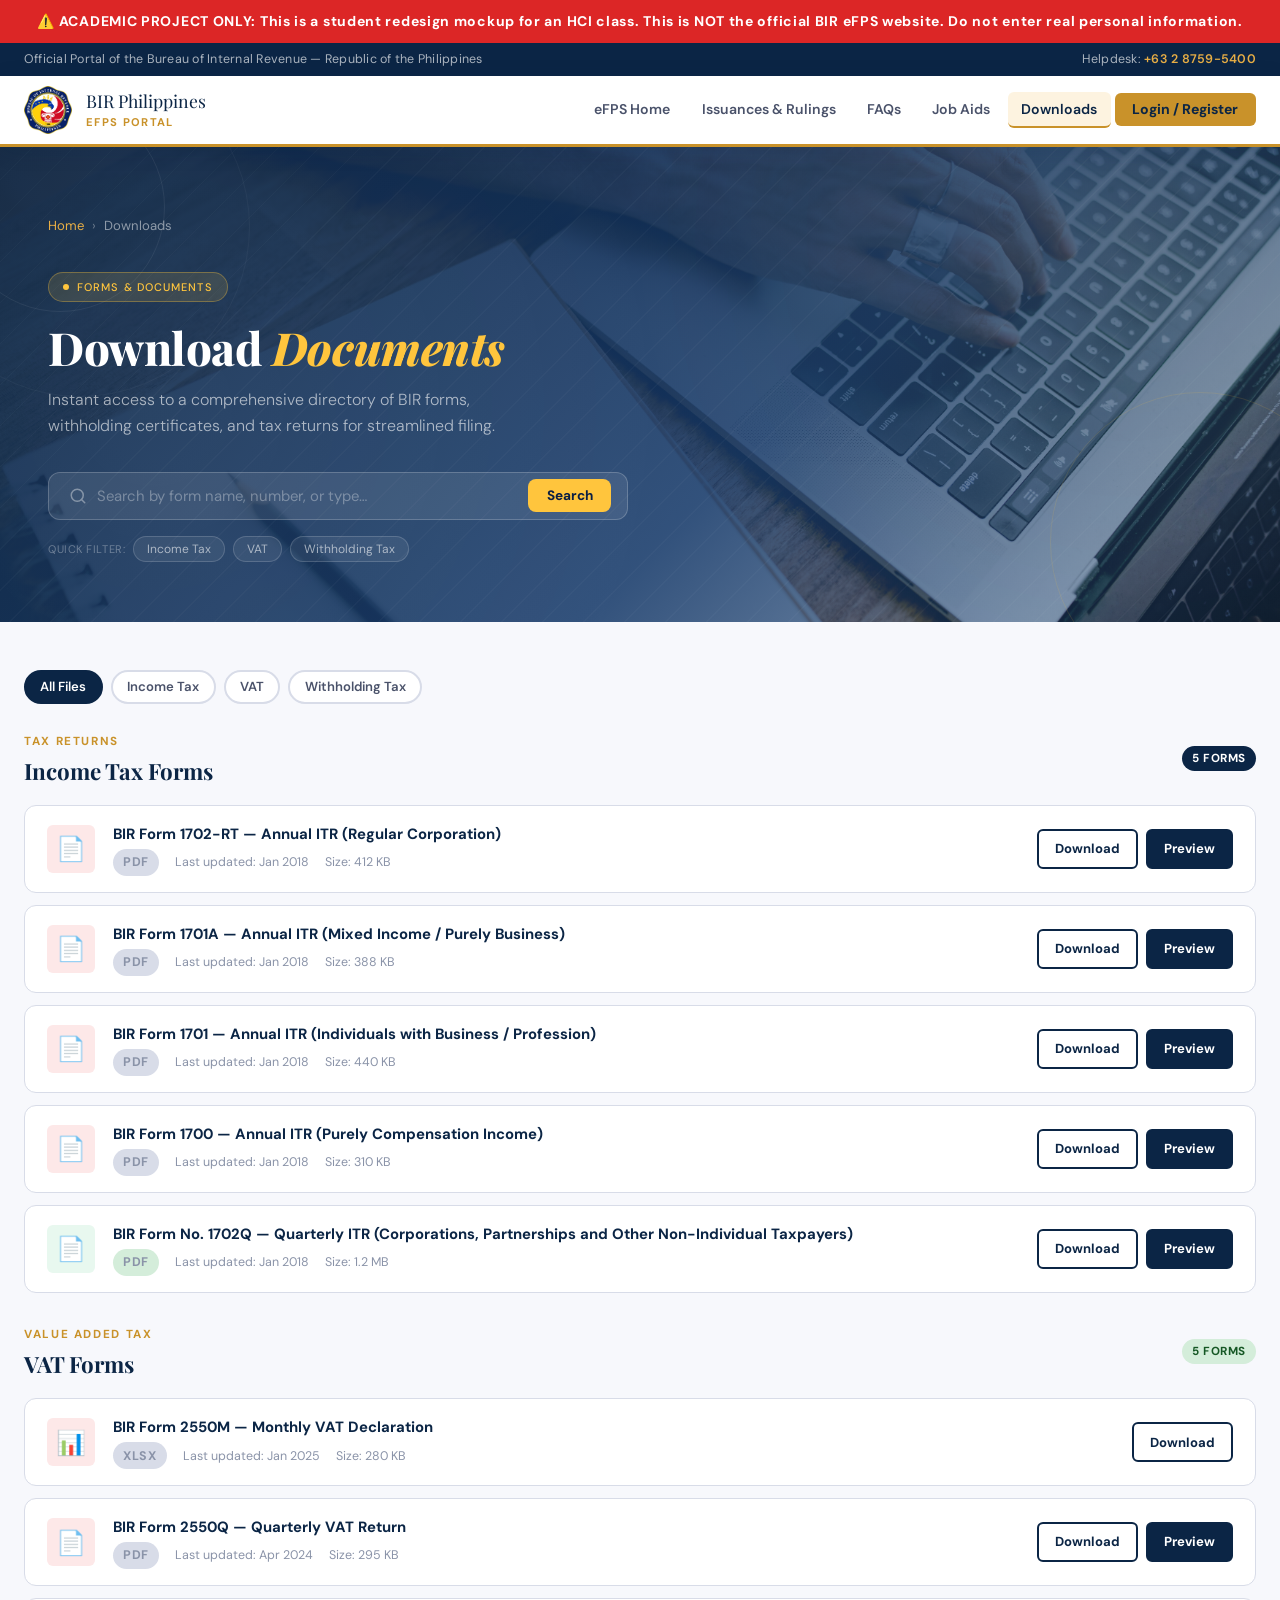
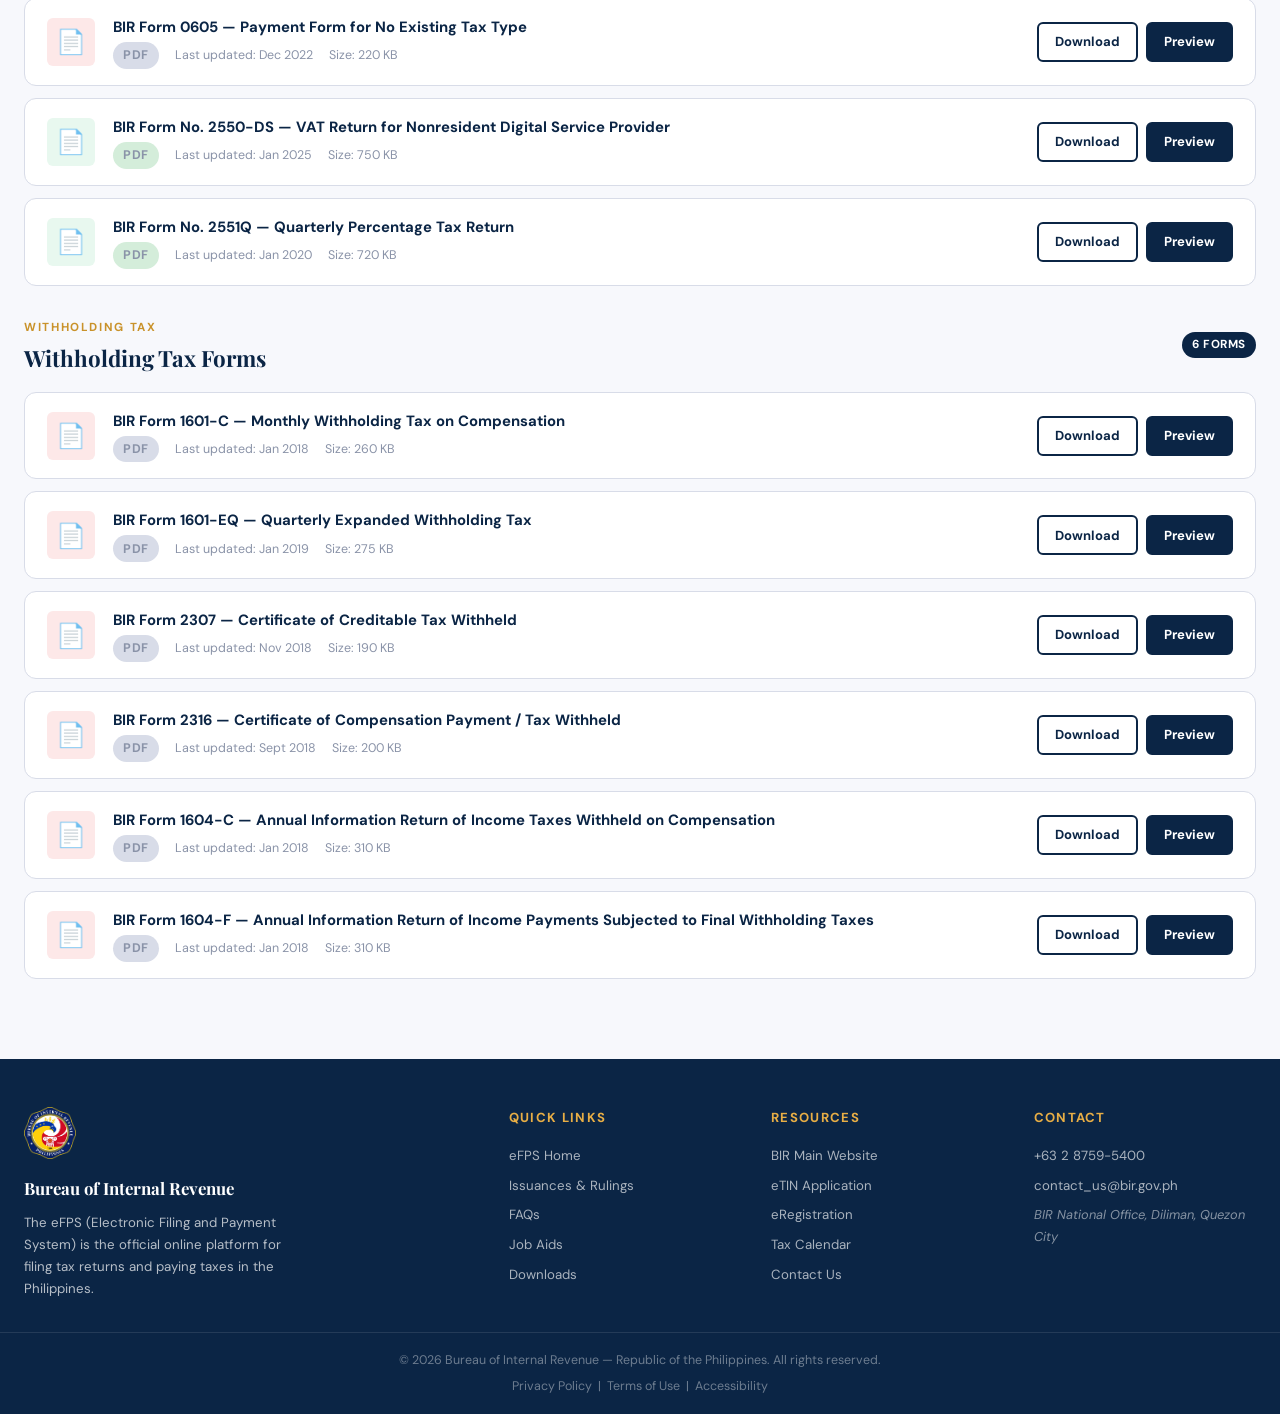
==== commit e6b40803: "fixed your concerns; tax filing now available via login" ====
--- a/pages/downloads.html
+++ b/pages/downloads.html
@@ -33,6 +33,36 @@
     .section-header-row { display: flex; align-items: center; justify-content: space-between; flex-wrap: wrap; gap: 1rem; margin-bottom: 1.25rem; }
     
     @media (max-width: 600px) { .download-item { flex-wrap: wrap; } .download-actions { width: 100%; } .download-actions .btn { flex: 1; justify-content: center; } }
+
+  .page-hero { 
+    background-image: linear-gradient(135deg, rgba(11, 37, 69, 0.95) 0%, rgba(22, 58, 107, 0.85) 60%, rgba(30, 79, 142, 0.3) 100%), 
+                      url('../assets/img/kelly-sikkema-kA50vHmCxbk-unsplash.webp'); 
+    background-size: cover; 
+    background-position: center; 
+    background-repeat: no-repeat; 
+    padding: 0.75rem 1.5rem;
+    position: relative; 
+    overflow: hidden; 
+  }
+
+  @media (max-width: 200px) { 
+    /* Updates mobile rendering to use the same background hook */
+    .page-hero { 
+      background-image: linear-gradient(to bottom, rgba(11, 37, 69, 0.95) 10%, rgba(22, 58, 107, 0.8) 60%, rgba(30, 79, 142, 0.1) 100%), 
+                        url('../assets/img/kelly-sikkema-kA50vHmCxbk-unsplash.webp'); 
+      padding: 1.25rem 1.25rem 1.25rem; 
+    } 
+    .hero-content { max-width: 100%; }
+    .home-hero-inner { grid-template-columns: 1fr; gap: 2rem; display: block; }
+    .content-area { grid-template-columns: 1fr; }
+    .ql-grid { flex-wrap: wrap; }
+    .ql-item { min-width: 33.33%; border-bottom: 1px solid #d4dae2; }
+  }
+
+  @media (max-width: 600px) { 
+    .ql-item { min-width: 50%; } 
+    .maintenance-card { flex-direction: column; align-items: flex-start; }
+  }
   </style>
 </head>
 <body>
@@ -62,7 +92,7 @@
           Forms &amp; Documents
         </div>
         <h1>Download <em>Documents</em></h1>
-        <p>Tax returns, withholding certificates, Tax forms — all in one place.</p>
+        <p>Instant access to a comprehensive directory of  BIR forms, withholding certificates, and tax returns for streamlined filing.</p>
       </div>
     </div>
   </div>
@@ -392,5 +422,12 @@
 
   <div id="footer-placeholder"></div>
   <script src="../assets/js/main.js"></script>
+
+  <!-- BACK TO TOP BUTTON -->
+  <button id="backToTopBtn" title="Go to top" aria-label="Back to top">
+  <svg xmlns="http://www.w3.org/2000/svg" width="24" height="24" viewBox="0 0 24 24" fill="none" stroke="currentColor" stroke-width="2.5" stroke-linecap="round" stroke-linejoin="round">
+    <polyline points="18 15 12 9 6 15"></polyline>
+  </svg>
+
 </body>
 </html>
--- a/assets/css/style.css
+++ b/assets/css/style.css
@@ -920,7 +920,7 @@
 }
 
 .accordion-content {
-  padding: 0 1.4rem 1.3rem;
+  padding: 1.3rem 1.4rem;
   color: var(--gray-600);
   font-size: 0.93rem;
   line-height: 1.7;
@@ -1661,6 +1661,15 @@
 }
 
 /* ── Application guide cards (Enrollment / ePayment) ── */
+.guide-card-body {
+  display: flex;
+  flex-direction: column;
+}
+
+.guide-card-body .btn {
+  margin-top: auto;
+}
+
 .app-guide-grid {
   display: grid;
   grid-template-columns: repeat(2, 1fr);
@@ -1731,4 +1740,76 @@
 
 @media (max-width: 480px) {
   .forms-grid { grid-template-columns: 1fr 1fr; }
-}+}
+
+/* Enable smooth scrolling across the entire page */
+html {
+  scroll-behavior: smooth;
+}
+
+/* Button Styling */
+#backToTopBtn {
+  position: fixed;
+  bottom: 30px;
+  right: 30px;
+  z-index: 99; /* Ensures it stays on top of other elements */
+  background-color: #2563eb; /* Change to your theme color */
+  color: white;
+  border: none;
+  border-radius: 50%;
+  width: 50px;
+  height: 50px;
+  cursor: pointer;
+  display: flex;
+  align-items: center;
+  justify-content: center;
+  box-shadow: 0 4px 10px rgba(0, 0, 0, 0.3);
+  
+  /* Smooth transition for fading in/out and hovering */
+  opacity: 0;
+  visibility: hidden;
+  transition: opacity 0.3s ease, visibility 0.3s ease, transform 0.2s ease;
+}
+
+/* Active state triggered by JavaScript */
+#backToTopBtn.show {
+  opacity: 1;
+  visibility: visible;
+}
+
+/* Hover and active effects */
+#backToTopBtn:hover {
+  background-color: #1d4ed8;
+  transform: translateY(-3px); /* Subtle lift effect */
+}
+
+#backToTopBtn:active {
+  transform: translateY(0);
+}
+
+.filing-overlay {
+  display: none;
+}
+
+.alt-tin-seg {
+  flex: 1;
+  min-width: 0;
+  height: 46px;
+  border: 1.5px solid var(--gray-200);
+  border-radius: 8px;
+  padding: 0 8px;
+  font-family: var(--font-body);
+  font-size: .9rem;
+  text-align: center;
+  letter-spacing: .1em;
+  outline: none;
+  box-sizing: border-box;
+}
+
+.alt-tin-seg:focus {
+  border-color: var(--navy-light);
+  box-shadow: 0 0 0 3px rgba(30,79,142,.12);
+}
+
+.btn-next { padding: 0.6rem 1.4rem; border-radius: 6px; background: var(--navy); color: #fff; border: none; cursor: pointer; font-family: var(--font-sans); font-size: 0.9rem; font-weight: 500; }
+.btn-next:hover { background: var(--navy-light); }
